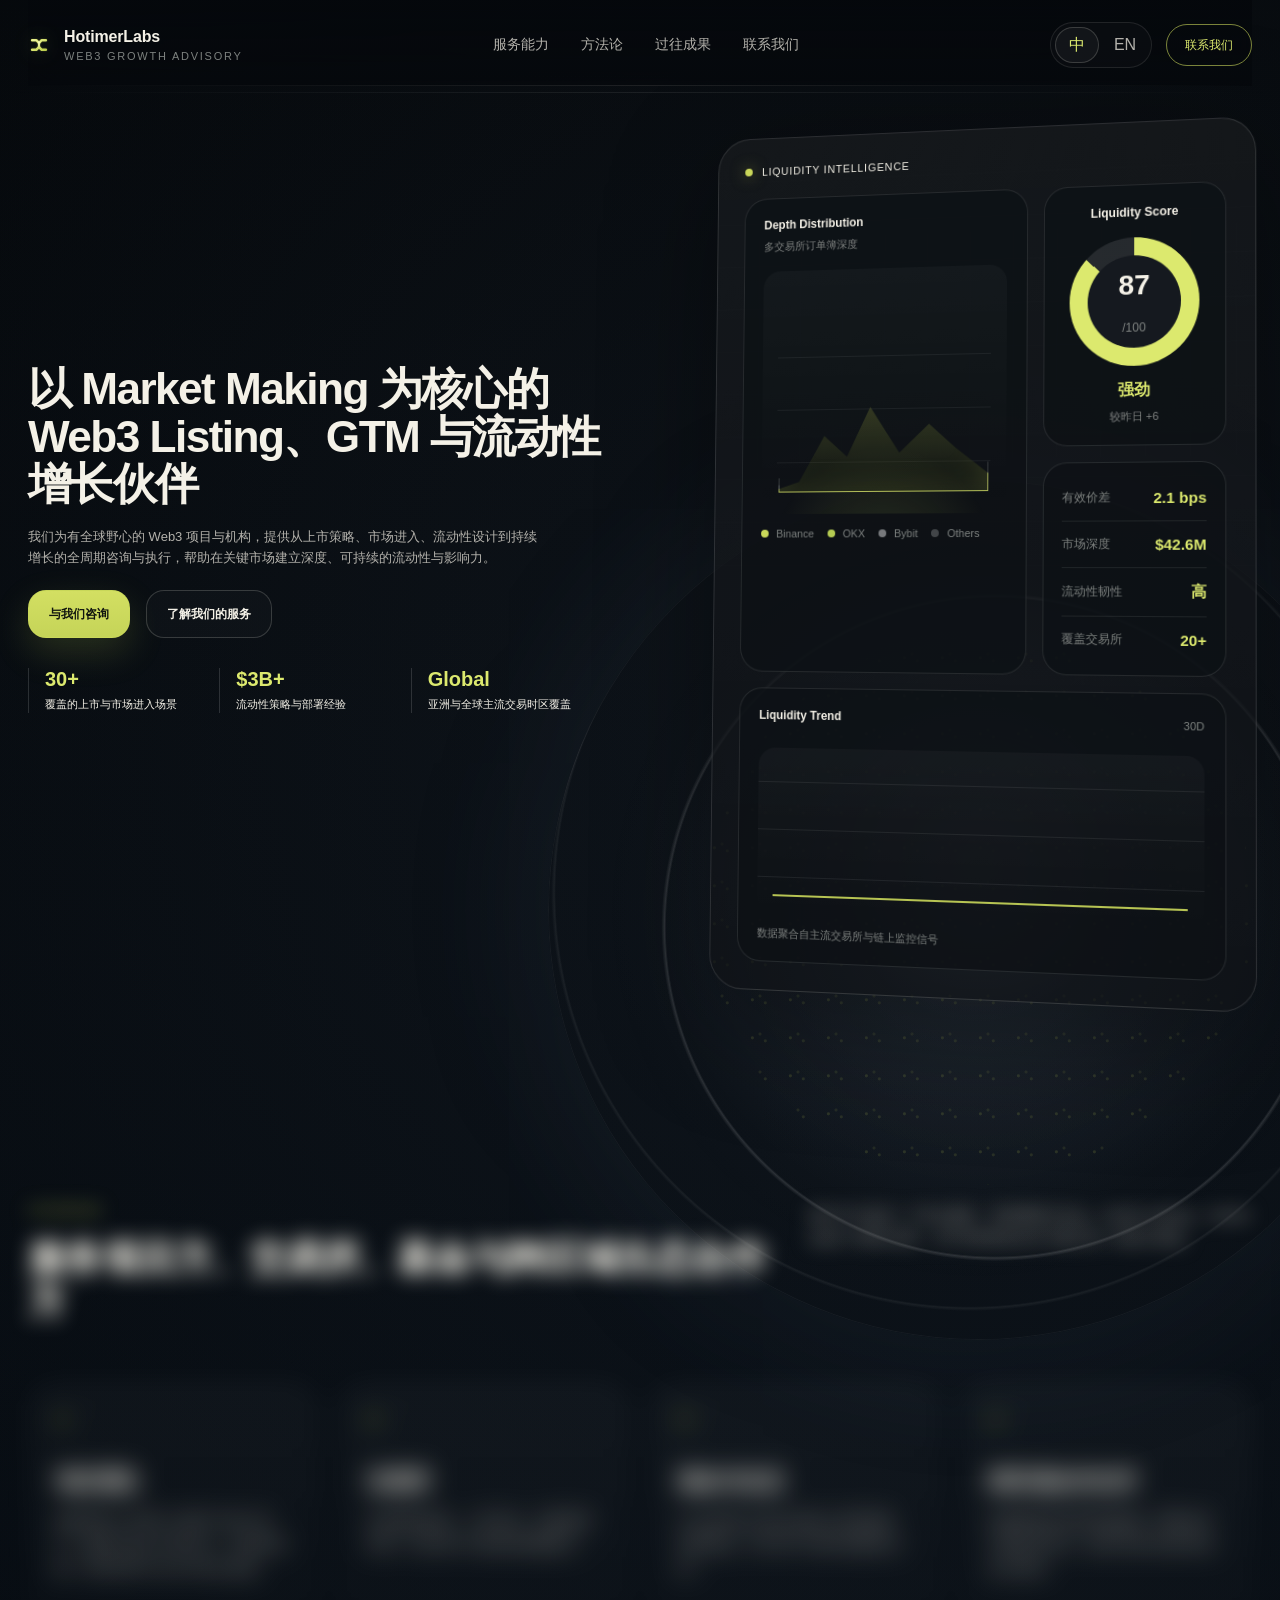
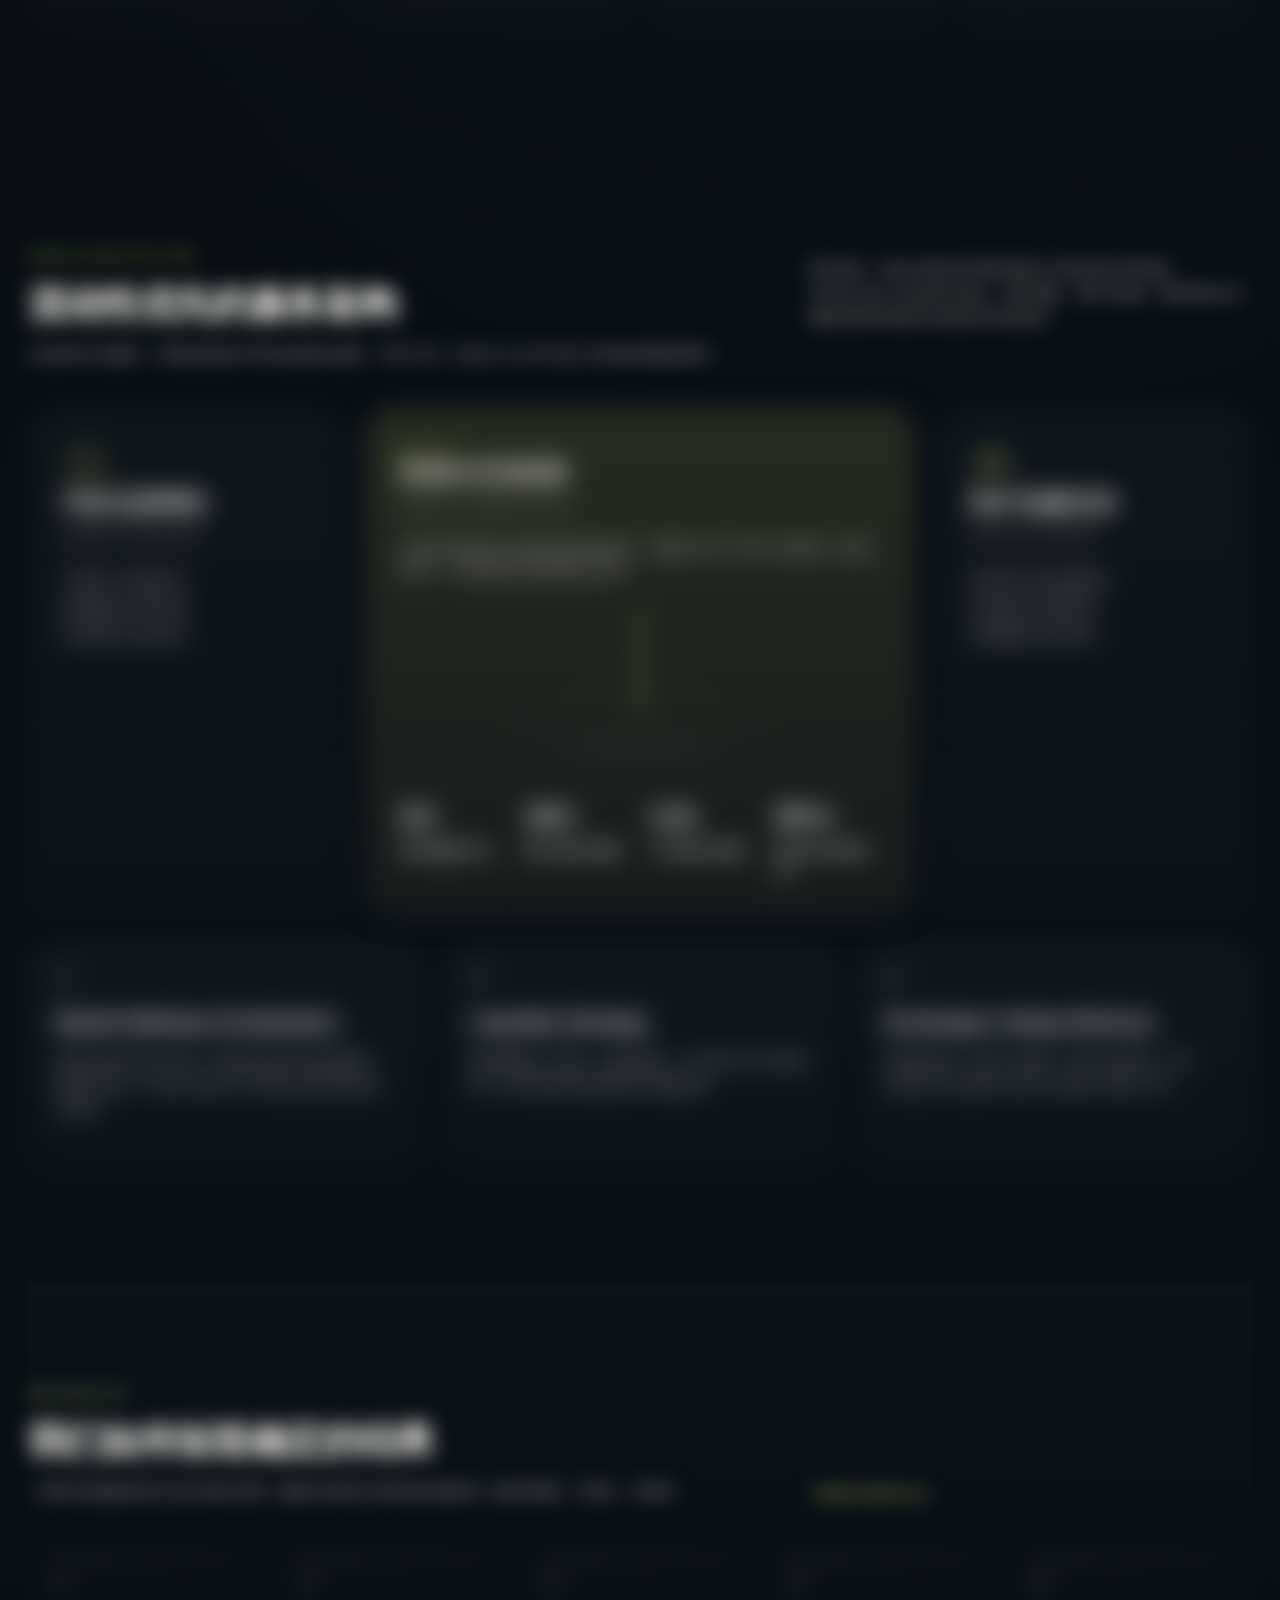
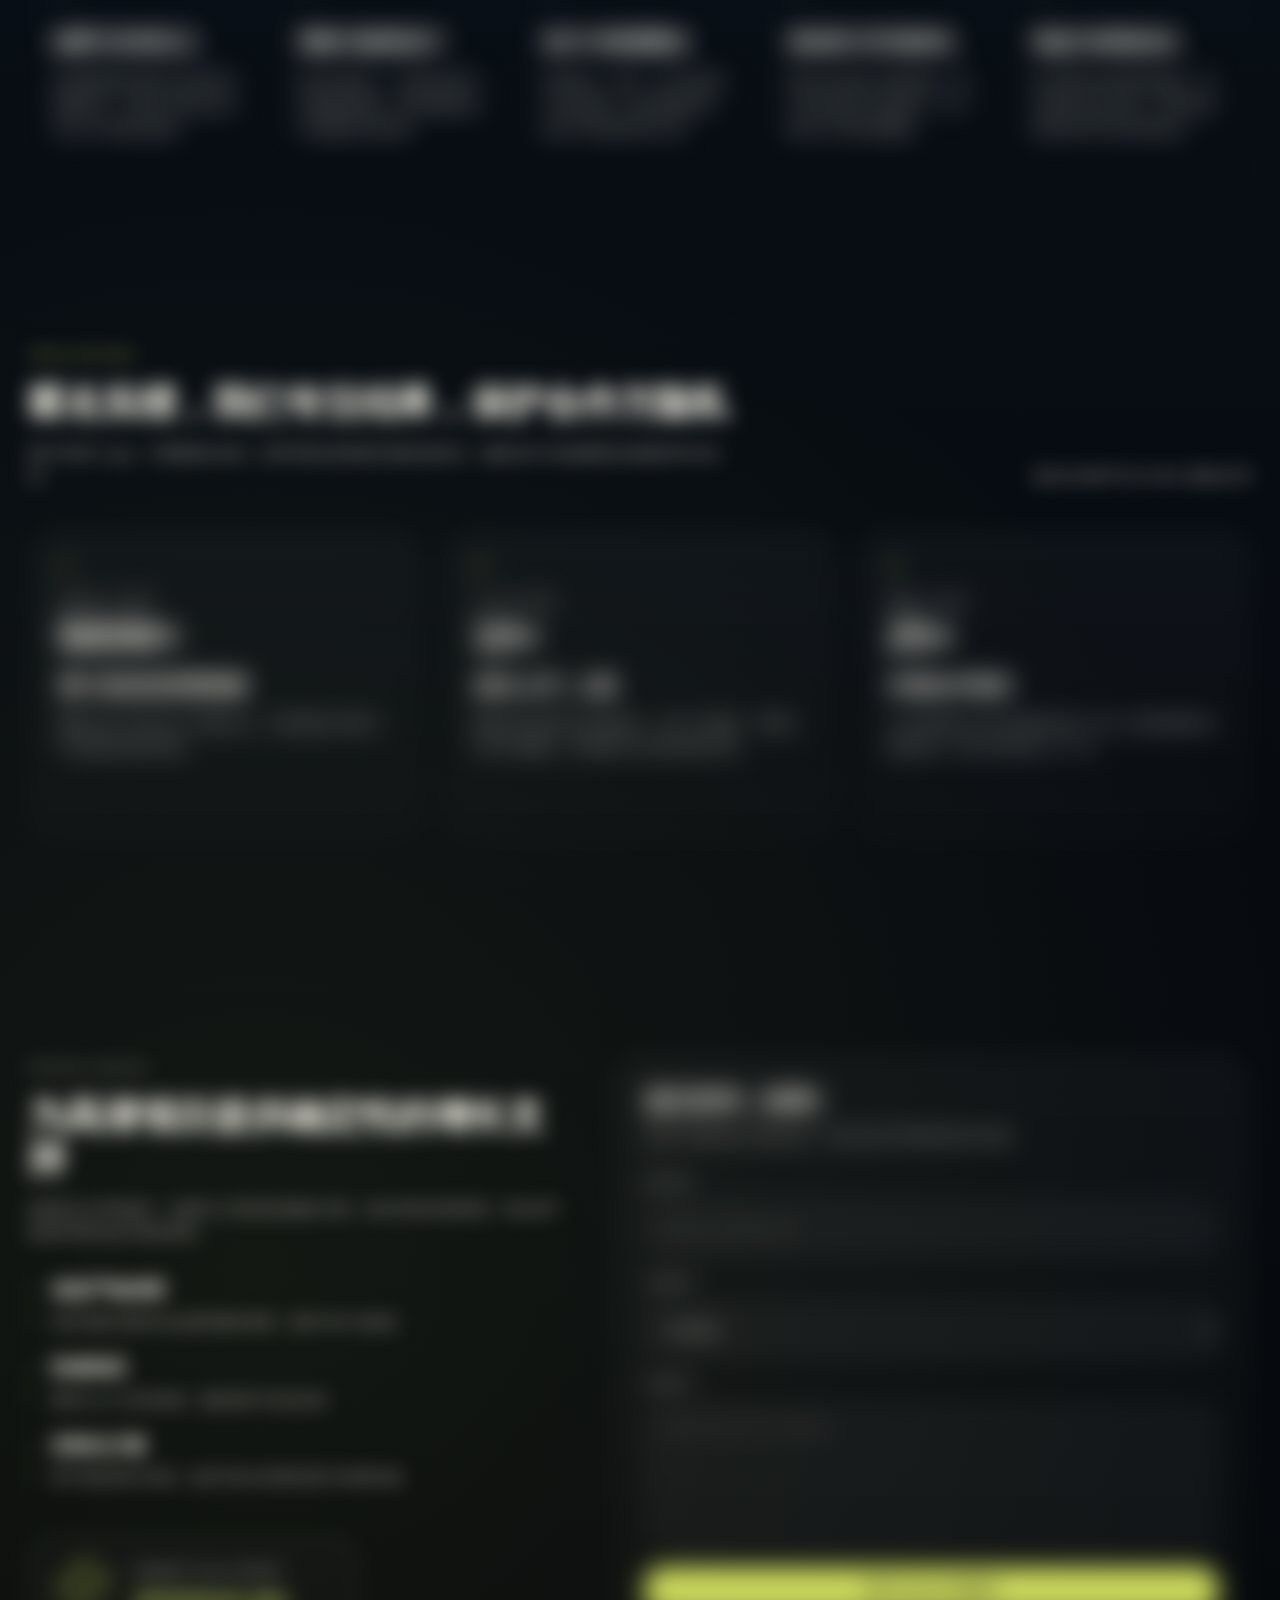
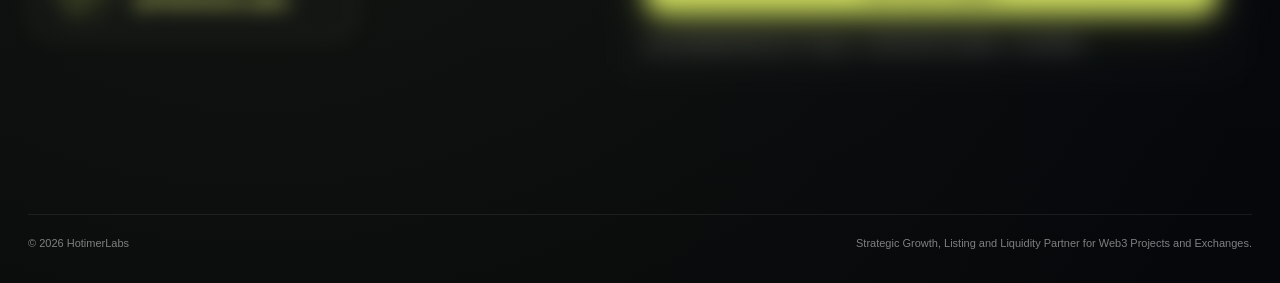
==== index.html @ f1fb9637 "Add files via upload" ====
<!doctype html>
<html lang="zh-CN">
  <head>
    <meta charset="UTF-8" />
    <meta name="viewport" content="width=device-width, initial-scale=1.0" />
    <title>HotimerLabs | Web3 Growth, Listing and Liquidity Partner</title>
    <meta
      name="description"
      content="HotimerLabs provides Web3 incubation, go-to-market, listing advisory, market making coordination and exchange growth support for project teams and exchanges."
    />
    <meta property="og:title" content="HotimerLabs | Web3 Growth, Listing and Liquidity Partner" />
    <meta
      property="og:description"
      content="A bilingual premium website for Web3 project incubation, market expansion, listing advisory and liquidity strategy."
    />
    <link rel="icon" type="image/svg+xml" href="assets/logo-mark.svg" />
    <link rel="stylesheet" href="styles.css" />
  </head>
  <body>
    <div class="site-shell">
      <header class="site-header">
        <a class="brand" href="#top" aria-label="HotimerLabs home">
          <img class="brand-mark" src="assets/logo-mark.svg" alt="" decoding="async" />
          <span class="brand-lockup">
            <span class="brand-name">HotimerLabs</span>
            <span class="brand-subline">Web3 Growth Advisory</span>
          </span>
        </a>
        <nav class="nav-links" aria-label="Primary navigation">
          <a href="#services" data-i18n="navServices">服务能力</a>
          <a href="#model" data-i18n="navModel">方法论</a>
          <a href="#proof" data-i18n="navProof">过往成果</a>
          <a href="#contact" data-i18n="navContact">联系我们</a>
        </nav>
        <div class="header-actions" aria-label="Website controls">
          <div class="lang-switch">
            <button class="seg-btn is-active" type="button" data-lang="zh">中</button>
            <button class="seg-btn" type="button" data-lang="en">EN</button>
          </div>
          <a class="header-cta" href="#contact" data-i18n="headerCta">联系我们</a>
        </div>
      </header>

      <main id="top">
        <section class="hero-section" aria-labelledby="hero-title">
          <div class="hero-orbit" aria-hidden="true"></div>
          <div class="hero-grid">
            <div class="hero-copy">
              <h1 id="hero-title" data-i18n="heroTitle">以 Market Making 为核心的 Web3 Listing、GTM 与流动性增长伙伴</h1>
              <p class="hero-lede" data-i18n="heroLede">
                我们为有全球野心的 Web3 项目与机构，提供从上市策略、市场进入、流动性设计到持续增长的全周期咨询与执行，帮助在关键市场建立深度、可持续的流动性与影响力。
              </p>
              <div class="hero-actions">
                <a class="primary-btn" href="#contact">
                  <span data-i18n="primaryCta">与我们咨询</span>
                </a>
                <a class="secondary-btn" href="#services" data-i18n="secondaryCta">了解我们的服务</a>
              </div>
              <div class="hero-metrics" aria-label="Service highlights">
                <article>
                  <strong>30+</strong>
                  <span data-i18n="metricOne">覆盖的上市与市场进入场景</span>
                </article>
                <article>
                  <strong>$3B+</strong>
                  <span data-i18n="metricTwo">流动性策略与部署经验</span>
                </article>
                <article>
                  <strong>Global</strong>
                  <span data-i18n="metricThree">亚洲与全球主流交易时区覆盖</span>
                </article>
              </div>
            </div>

            <aside class="hero-panel" aria-label="Liquidity intelligence panel">
              <div class="panel-frame">
                <div class="panel-heading">
                  <span class="panel-dot" aria-hidden="true"></span>
                  <span data-i18n="panelLabel">Liquidity Intelligence</span>
                </div>
                <div class="panel-main">
                  <section class="insight-chart">
                    <p class="mini-title" data-i18n="insightTitle">Depth Distribution</p>
                    <p class="mini-copy" data-i18n="insightText">多交易所订单簿深度</p>
                    <div class="depth-chart" aria-hidden="true">
                      <span class="axis axis-a"></span>
                      <span class="axis axis-b"></span>
                      <span class="axis axis-c"></span>
                      <span class="line line-back"></span>
                      <span class="line line-mid"></span>
                      <span class="line line-front"></span>
                    </div>
                    <div class="chart-legend">
                      <span>Binance</span>
                      <span>OKX</span>
                      <span>Bybit</span>
                      <span>Others</span>
                    </div>
                  </section>

                  <section class="panel-side">
                    <article class="score-card">
                      <p class="mini-title" data-i18n="scoreLabel">Liquidity Score</p>
                      <div class="score-ring" aria-hidden="true">
                        <div class="score-ring-inner">
                          <strong>87</strong>
                          <span>/100</span>
                        </div>
                      </div>
                      <p class="score-status" data-i18n="scoreStatus">Strong</p>
                      <p class="score-note" data-i18n="scoreNote">较昨日 +6</p>
                    </article>
                    <div class="signal-list">
                      <div class="signal-row">
                        <span data-i18n="signalOne">有效价差</span>
                        <b>2.1 bps</b>
                      </div>
                      <div class="signal-row">
                        <span data-i18n="signalTwo">市场深度</span>
                        <b>$42.6M</b>
                      </div>
                      <div class="signal-row">
                        <span data-i18n="signalThree">流动性韧性</span>
                        <b data-i18n="signalThreeValue">高</b>
                      </div>
                      <div class="signal-row">
                        <span data-i18n="signalFour">覆盖交易所</span>
                        <b>20+</b>
                      </div>
                    </div>
                  </section>
                </div>

                <section class="trend-card">
                  <div class="trend-head">
                    <p class="mini-title" data-i18n="trendTitle">Liquidity Trend</p>
                    <span data-i18n="trendMeta">30D</span>
                  </div>
                  <div class="trend-chart" aria-hidden="true">
                    <span class="trend-grid grid-one"></span>
                    <span class="trend-grid grid-two"></span>
                    <span class="trend-grid grid-three"></span>
                    <span class="trend-line"></span>
                  </div>
                  <p class="trend-caption" data-i18n="trendCaption">数据聚合自主流交易所与链上监控信号</p>
                </section>
              </div>
            </aside>
          </div>
        </section>

        <section class="section audience-section" aria-labelledby="audience-title">
          <div class="section-header split-header">
            <div>
              <p class="section-kicker" data-i18n="audienceEyebrow">Coverage</p>
              <h2 id="audience-title" data-i18n="audienceTitle">服务项目方、交易所、基金与跨区域生态合作方</h2>
            </div>
            <p class="section-summary" data-i18n="audienceIntro">
              我们不只提供一个单点服务，而是围绕 listing、market making、market depth 与增长结果，为不同类型的合作方建立统一的执行框架。
            </p>
          </div>
          <div class="audience-grid">
            <article class="audience-item">
              <span>01</span>
              <h3 data-i18n="audienceOneTitle">项目团队</h3>
              <p data-i18n="audienceOneText">服务即将上市或已上线的 Token 项目，覆盖 listing readiness、流动性策略、做市协同与 post-listing 复盘。</p>
            </article>
            <article class="audience-item">
              <span>02</span>
              <h3 data-i18n="audienceTwoTitle">交易所</h3>
              <p data-i18n="audienceTwoText">支持项目筛选、上市活动、交易热度管理、区域 BD 与流动性质量提升。</p>
            </article>
            <article class="audience-item">
              <span>03</span>
              <h3 data-i18n="audienceThreeTitle">基金与生态</h3>
              <p data-i18n="audienceThreeText">为 portfolio project 提供上市前准备、资源对接、KOL/PR 与跨市场增长支持。</p>
            </article>
            <article class="audience-item">
              <span>04</span>
              <h3 data-i18n="audienceFourTitle">跨区域合作伙伴</h3>
              <p data-i18n="audienceFourText">连接亚洲与全球市场资源，帮助合作方建立更可信、更具可执行性的市场进入路径。</p>
            </article>
          </div>
        </section>

        <section class="section architecture-section" id="services" aria-labelledby="services-title">
          <div class="section-header split-header">
            <div>
              <p class="section-kicker" data-i18n="liquidityEyebrow">Service Architecture</p>
              <h2 id="services-title" data-i18n="liquidityTitle">流动性优先的服务架构</h2>
              <p class="section-summary" data-i18n="liquidityIntro">
                以流动性为北极星，打通价值创造与市场兑现的全链路，不把 GTM、listing 与 community 当作彼此割裂的模块。
              </p>
            </div>
            <p class="section-aside" data-i18n="liquidityAside">
              我们相信，Web3 项目的长期价值取决于其流动性可获得性。HotimerLabs 以流动性为核心，整合策略、资本与资源，帮助项目在关键阶段获得持续的市场深度与价值发现。
            </p>
          </div>

          <div class="architecture-grid">
            <article class="architecture-card secondary">
              <div class="card-icon" aria-hidden="true"></div>
              <h3 data-i18n="serviceFourTitle">市场与品牌增长</h3>
              <p class="card-label">Growth &amp; Exposure</p>
              <ul class="card-list">
                <li data-i18n="serviceFourPointOne">市场进入与叙事定位</li>
                <li data-i18n="serviceFourPointTwo">品牌塑造与内容体系</li>
                <li data-i18n="serviceFourPointThree">社区增长与生态合作</li>
              </ul>
            </article>

            <article class="architecture-card core">
              <span class="core-label" data-i18n="liquidityCoreLabel">核心引擎</span>
              <h3 data-i18n="liquidityCoreTitle">流动性与市场深度</h3>
              <p class="card-label" data-i18n="liquidityCoreSub">Liquidity &amp; Market Depth</p>
              <p data-i18n="liquidityCoreText">
                从做市结构设计到深度流动性执行，覆盖 CEX / DEX 全场景，提供长效、可持续的流动性解决方案。
              </p>
              <div class="core-wireframe" aria-hidden="true">
                <span></span>
                <span></span>
                <span></span>
                <span></span>
              </div>
              <div class="core-metrics">
                <div>
                  <strong>20+</strong>
                  <span data-i18n="coreMetricOne">做市覆盖平台</span>
                </div>
                <div>
                  <strong>200+</strong>
                  <span data-i18n="coreMetricTwo">累计做市对数</span>
                </div>
                <div>
                  <strong>3-8x</strong>
                  <span data-i18n="coreMetricThree">平均提升深度</span>
                </div>
                <div>
                  <strong>85%+</strong>
                  <span data-i18n="coreMetricFour">项目合作续约率</span>
                </div>
              </div>
            </article>

            <article class="architecture-card secondary">
              <div class="card-icon people" aria-hidden="true"></div>
              <h3 data-i18n="serviceFiveTitle">资本与战略支持</h3>
              <p class="card-label">Capital &amp; Strategy</p>
              <ul class="card-list">
                <li data-i18n="serviceFivePointOne">投资者关系与融资顾问</li>
                <li data-i18n="serviceFivePointTwo">交易结构与资源对接</li>
                <li data-i18n="serviceFivePointThree">长期战略与生态布局</li>
              </ul>
            </article>
          </div>

          <div class="services-cluster">
            <article class="service-card primary-card">
              <span class="service-index">01</span>
              <h3 data-i18n="serviceOneTitle">Market Making Coordination</h3>
              <p data-i18n="serviceOneText">筛选与对接 MM partner，制定做市目标与协同机制，围绕 spread、market depth 与 trading quality 建立执行标准。</p>
            </article>
            <article class="service-card primary-card">
              <span class="service-index">02</span>
              <h3 data-i18n="serviceTwoTitle">Liquidity Strategy</h3>
              <p data-i18n="serviceTwoText">围绕流通盘、预算、交易对结构、上所节点与上市后监测，设计项目的流动性路径与风险边界。</p>
            </article>
            <article class="service-card primary-card">
              <span class="service-index">03</span>
              <h3 data-i18n="serviceThreeTitle">Exchange Listing Advisory</h3>
              <p data-i18n="serviceThreeText">匹配交易所、准备上市材料、控制上线节奏，并让 listing 行为与真实 market readiness 保持一致。</p>
            </article>
          </div>
        </section>

        <section class="section methodology-section" id="model" aria-labelledby="model-title">
          <div class="section-header split-header">
            <div>
              <p class="section-kicker" data-i18n="modelEyebrow">Methodology</p>
              <h2 id="model-title" data-i18n="modelTitle">我们如何创造确定的结果</h2>
              <p class="section-summary" data-i18n="modelIntro">
                一套经过实践验证的方法论与执行体系，确保从目标定义到价值兑现的每一步都可衡量、可优化、可复用。
              </p>
            </div>
            <a class="text-link" href="#contact" data-i18n="modelLink">了解我们的完整方法论</a>
          </div>
          <div class="process-list">
            <article>
              <span>01</span>
              <h3 data-i18n="processOneTitle">诊断与目标定义</h3>
              <p data-i18n="processOneText">深度理解项目现状与市场环境，明确做市、流动性与增长目标，并定义可量化的指标。</p>
            </article>
            <article>
              <span>02</span>
              <h3 data-i18n="processTwoTitle">策略与路线设计</h3>
              <p data-i18n="processTwoText">制定市场进入、流动性结构与资源配置策略，形成清晰的执行路线图与里程碑。</p>
            </article>
            <article>
              <span>03</span>
              <h3 data-i18n="processThreeTitle">执行与资源整合</h3>
              <p data-i18n="processThreeText">调动资本、做市、生态与媒体等关键资源，推动策略落地，建立可持续的增长引擎。</p>
            </article>
            <article>
              <span>04</span>
              <h3 data-i18n="processFourTitle">流动性与市场深化</h3>
              <p data-i18n="processFourText">通过专业做市与深度经营，提升市场深度与交易效率，扩大影响力与投资者覆盖。</p>
            </article>
            <article>
              <span>05</span>
              <h3 data-i18n="processFiveTitle">复盘与持续优化</h3>
              <p data-i18n="processFiveText">基于数据与结果持续复盘，优化策略与执行路径，形成长期复利的市场与流动性能力。</p>
            </article>
          </div>
        </section>

        <section class="section proof-section" id="proof" aria-labelledby="proof-title">
          <div class="section-header proof-header">
            <div>
              <p class="section-kicker" data-i18n="proofEyebrow">Track Record</p>
              <h2 id="proof-title" data-i18n="proofTitle">匿名实绩，我们专注结果，保护合作方隐私</h2>
              <p class="section-summary" data-i18n="proofIntro">
                我们不展示 Logo，不透露项目名称，仅用可验证的维度呈现真实影响力，确保合作方在敏感阶段仍能获得专业支持。
              </p>
            </div>
            <p class="section-aside" data-i18n="proofAside">更多合作细节可在 NDA 沟通后共享</p>
          </div>
          <div class="proof-grid">
            <article class="proof-card">
              <span class="proof-index">01</span>
              <p class="proof-tag" data-i18n="proofOneTag">流动性 &amp; 做市</p>
              <strong>$80M+</strong>
              <h3 data-i18n="proofOneNumber">累计流动性部署规模</h3>
              <p data-i18n="proofOneText">覆盖主流 CEX/DEX 与多链生态，为项目建立深度与可持续的流动性结构。</p>
            </article>
            <article class="proof-card">
              <span class="proof-index">02</span>
              <p class="proof-tag" data-i18n="proofTwoTag">上市 &amp; 市场</p>
              <strong>10+</strong>
              <h3 data-i18n="proofTwoNumber">成功上市 / 上线</h3>
              <p data-i18n="proofTwoText">覆盖头部交易所与优质渠道，主导上市策略、节奏把控与市场预热，帮助项目冷启动到成交活跃。</p>
            </article>
            <article class="proof-card">
              <span class="proof-index">03</span>
              <p class="proof-tag" data-i18n="proofThreeTag">策略 &amp; 资本</p>
              <strong>25+</strong>
              <h3 data-i18n="proofThreeNumber">长期合作项目</h3>
              <p data-i18n="proofThreeText">为不同阶段的 Web3 团队提供从 0 到 1 及持续增长的策略支持，部分合作超过 12 个月。</p>
            </article>
          </div>
        </section>

        <section class="section contact-section" id="contact" aria-labelledby="contact-title">
          <div class="contact-copy">
            <p class="section-kicker" data-i18n="contactEyebrow">Private Contact</p>
            <h2 id="contact-title" data-i18n="contactTitle">为高潜项目提供确定性的增长支持</h2>
            <p class="section-summary" data-i18n="contactText">
              如果您正在寻找做市、交易所上市或流动性解决方案，欢迎与我们取得联系。我们将严格保护您的信息与商业机密。
            </p>
            <div class="trust-points">
              <article>
                <h3 data-i18n="trustOneTitle">信息严格保密</h3>
                <p data-i18n="trustOneText">所有沟通与资料仅在必要范围内查看，签署 NDA 后推进。</p>
              </article>
              <article>
                <h3 data-i18n="trustTwoTitle">快速响应</h3>
                <p data-i18n="trustTwoText">通常在 24 小时内回复，紧急需求可优先安排。</p>
              </article>
              <article>
                <h3 data-i18n="trustThreeTitle">定制化方案</h3>
                <p data-i18n="trustThreeText">基于项目阶段与目标，提供可执行的增长路径与资源对接。</p>
              </article>
            </div>
            <a class="telegram-card" href="https://t.me/HotimerLabs" target="_blank" rel="noreferrer">
              <span class="telegram-icon" aria-hidden="true"></span>
              <span>
                <small data-i18n="telegramLabel">或直接通过 Telegram 联系我们</small>
                <strong>@HotimerLabs</strong>
              </span>
            </a>
          </div>

          <form class="lead-form" data-lead-form>
            <div class="form-intro">
              <h3 data-i18n="formTitle">提交咨询（保密）</h3>
              <p data-i18n="formIntro">请留下项目阶段与所需支持，我们会基于需求组织首次沟通。</p>
            </div>
            <label>
              <span data-i18n="fieldProject">项目名称</span>
              <input name="project" type="text" placeholder="Project / Exchange name" />
            </label>
            <label>
              <span data-i18n="fieldStage">当前阶段</span>
              <select name="stage">
                <option value="Incubation">Incubation</option>
                <option value="GTM">GTM</option>
                <option value="Listing">Listing</option>
                <option value="Post-listing">Post-listing</option>
                <option value="Exchange growth">Exchange growth</option>
              </select>
            </label>
            <label>
              <span data-i18n="fieldNeed">所需支持</span>
              <textarea name="need" rows="5" placeholder="Listing / MM / GTM / Incubation"></textarea>
            </label>
            <button class="primary-btn full" type="submit">
              <span data-i18n="formCta">通过 Telegram 发送咨询</span>
            </button>
            <p class="form-note" data-i18n="formNote">提交后会复制咨询内容并打开 Telegram。表单内容仅用于生成消息，不在本地保存。</p>
          </form>
        </section>
      </main>

      <footer class="site-footer">
        <span>© 2026 HotimerLabs</span>
        <span data-i18n="footerLine">Strategic Growth, Listing and Liquidity Partner for Web3 Projects and Exchanges.</span>
      </footer>
    </div>

    <script src="script.js"></script>
  </body>
</html>
---- styles.css ----
:root {
  color-scheme: dark;
  --bg: #06080b;
  --bg-soft: #0c1014;
  --panel: rgba(17, 22, 27, 0.74);
  --panel-strong: rgba(18, 22, 26, 0.92);
  --panel-glow: rgba(168, 189, 99, 0.13);
  --ink: #f4f1e7;
  --muted: #b3b1ab;
  --soft: #7d817f;
  --line: rgba(244, 241, 231, 0.1);
  --line-strong: rgba(244, 241, 231, 0.18);
  --accent: #cad85a;
  --accent-soft: rgba(202, 216, 90, 0.18);
  --accent-bright: #dce96e;
  --max: 1320px;
  --radius: 28px;
  --radius-sm: 18px;
  --shadow: 0 30px 120px rgba(0, 0, 0, 0.36);
  --font-sans: -apple-system, BlinkMacSystemFont, "SF Pro Text", "SF Pro Display", "PingFang SC", "Helvetica Neue", sans-serif;
  --font-display: -apple-system, BlinkMacSystemFont, "SF Pro Display", "SF Pro Text", "PingFang SC", "Helvetica Neue", sans-serif;
  --text-xs: 11px;
  --text-sm: 12px;
  --text-md: 14px;
  --text-lg: 16px;
  --text-xl: 18px;
  --text-2xl: 22px;
}

* {
  box-sizing: border-box;
}

html {
  scroll-behavior: smooth;
}

body {
  margin: 0;
  min-width: 320px;
  background:
    radial-gradient(circle at 70% 14%, rgba(125, 149, 181, 0.08), transparent 30%),
    radial-gradient(circle at 20% 88%, rgba(202, 216, 90, 0.07), transparent 24%),
    linear-gradient(180deg, #04070a 0%, #091018 52%, #05070a 100%);
  color: var(--ink);
  font-family: var(--font-sans);
}

body::before,
body::after {
  position: fixed;
  inset: 0;
  z-index: -4;
  pointer-events: none;
  content: "";
}

body::before {
  background-image:
    radial-gradient(circle at 50% 50%, rgba(255, 255, 255, 0.03) 1px, transparent 1px),
    repeating-radial-gradient(circle at 50% 20%, rgba(255, 255, 255, 0.035), rgba(255, 255, 255, 0.035) 1px, transparent 1px, transparent 38px);
  background-size: 140px 140px, auto;
  opacity: 0.28;
  mask-image: linear-gradient(180deg, rgba(0, 0, 0, 0.75), transparent 92%);
}

body::after {
  background:
    linear-gradient(90deg, rgba(255, 255, 255, 0.03) 1px, transparent 1px),
    linear-gradient(rgba(255, 255, 255, 0.025) 1px, transparent 1px);
  background-size: 120px 120px;
  opacity: 0.08;
}

a {
  color: inherit;
  text-decoration: none;
}

button,
input,
select,
textarea {
  font: inherit;
}

.site-shell {
  min-height: 100vh;
  overflow: hidden;
  padding-top: 92px;
}

.site-header,
.section,
.hero-grid,
.site-footer {
  width: min(var(--max), calc(100% - 56px));
  margin: 0 auto;
}

.site-header {
  position: fixed;
  top: 0;
  left: 50%;
  z-index: 30;
  display: grid;
  grid-template-columns: auto 1fr auto;
  gap: 36px;
  align-items: center;
  transform: translateX(-50%);
  padding: 22px 0 18px;
  background: linear-gradient(180deg, rgba(5, 8, 12, 0.96), rgba(5, 8, 12, 0.74));
  backdrop-filter: blur(18px);
}

.site-header::after {
  position: absolute;
  right: 0;
  left: 0;
  bottom: 0;
  height: 1px;
  content: "";
  background: linear-gradient(90deg, transparent, var(--line), transparent);
}

.brand,
.nav-links,
.header-actions,
.lang-switch,
.hero-actions,
.panel-heading,
.chart-legend,
.signal-row,
.trend-head,
.site-footer {
  display: flex;
  align-items: center;
}

.brand {
  gap: 14px;
}

.brand-mark {
  width: 22px;
  height: 22px;
  flex: none;
  display: block;
  object-fit: contain;
  filter: drop-shadow(0 0 10px rgba(220, 233, 110, 0.22));
}

.brand-lockup {
  display: grid;
  gap: 4px;
}

.brand-name {
  font-family: var(--font-display);
  font-size: 16px;
  font-weight: 600;
  letter-spacing: -0.01em;
}

.brand-subline {
  color: var(--soft);
  font-size: 11px;
  letter-spacing: 0.16em;
  text-transform: uppercase;
}

.nav-links {
  justify-content: center;
  gap: 32px;
  color: var(--muted);
  font-size: var(--text-md);
}

.nav-links a,
.seg-btn,
.header-cta,
.primary-btn,
.secondary-btn,
.text-link,
.audience-item,
.architecture-card,
.service-card,
.proof-card,
.telegram-card {
  transition:
    color 0.22s ease,
    background 0.22s ease,
    border-color 0.22s ease,
    transform 0.22s ease,
    box-shadow 0.22s ease;
}

.nav-links a:hover,
.text-link:hover {
  color: var(--ink);
}

.header-actions {
  gap: 14px;
}

.lang-switch {
  gap: 4px;
  padding: 4px;
  border: 1px solid var(--line);
  border-radius: 999px;
  background: rgba(12, 15, 19, 0.7);
}

.seg-btn,
.header-cta {
  border: 1px solid transparent;
  border-radius: 999px;
  background: transparent;
  color: var(--muted);
}

.seg-btn {
  min-width: 44px;
  height: 36px;
  cursor: pointer;
}

.seg-btn.is-active,
.seg-btn:hover {
  border-color: var(--line-strong);
  background: rgba(255, 255, 255, 0.04);
  color: var(--accent-bright);
}

.header-cta {
  min-height: 42px;
  padding: 0 18px;
  border-color: rgba(202, 216, 90, 0.6);
  color: var(--accent-bright);
  display: inline-flex;
  align-items: center;
  justify-content: center;
  font-size: var(--text-sm);
  font-weight: 500;
}

.header-cta:hover,
.primary-btn:hover,
.secondary-btn:hover {
  transform: translateY(-2px);
}

.hero-section {
  position: relative;
  padding: 32px 0 104px;
}

.hero-orbit {
  position: absolute;
  right: -10%;
  bottom: -240px;
  width: 860px;
  height: 860px;
  border-radius: 50%;
  background:
    radial-gradient(circle at 50% 44%, rgba(248, 251, 255, 0.16), transparent 24%),
    radial-gradient(circle at 50% 50%, rgba(145, 170, 203, 0.16), transparent 52%),
    radial-gradient(circle at 50% 50%, rgba(255, 255, 255, 0.05), transparent 68%);
  box-shadow:
    inset 0 0 0 1px rgba(255, 255, 255, 0.06),
    0 0 180px rgba(92, 112, 138, 0.16);
  opacity: 0.78;
}

.hero-orbit::before,
.hero-orbit::after {
  position: absolute;
  inset: 0;
  border-radius: inherit;
  content: "";
}

.hero-orbit::before {
  background:
    radial-gradient(circle at 52% 52%, transparent 0 52%, rgba(255, 255, 255, 0.16) 52.3%, transparent 52.8%),
    radial-gradient(circle at 49% 48%, transparent 0 66%, rgba(255, 255, 255, 0.08) 66.3%, transparent 66.8%);
}

.hero-orbit::after {
  inset: 18%;
  background:
    radial-gradient(circle, rgba(202, 216, 90, 0.16) 0 1px, transparent 2px),
    radial-gradient(circle at 30% 60%, rgba(202, 216, 90, 0.24) 0 1px, transparent 2px),
    radial-gradient(circle at 64% 68%, rgba(202, 216, 90, 0.2) 0 1px, transparent 2px);
  background-size: 38px 38px;
  opacity: 0.8;
  filter: blur(0.2px);
}

.hero-grid {
  position: relative;
  display: grid;
  grid-template-columns: minmax(0, 1.06fr) minmax(420px, 0.94fr);
  gap: 56px;
  align-items: center;
}

.hero-copy {
  position: relative;
  z-index: 1;
  max-width: 590px;
}

@media (min-width: 1181px) {
  .hero-copy {
    margin-top: -42px;
  }
}

.section-kicker {
  margin: 0 0 20px;
  color: var(--accent);
  font-size: var(--text-xs);
  letter-spacing: 0.14em;
  text-transform: uppercase;
}

h1,
h2,
h3,
p {
  margin-top: 0;
}

h1,
h2,
.brand-name {
  font-family: var(--font-display);
}

h1 {
  max-width: 590px;
  margin-bottom: 18px;
  font-size: clamp(31px, 3.45vw, 48px);
  font-weight: 600;
  line-height: 1.08;
  letter-spacing: -0.035em;
}

.hero-lede,
.section-summary,
.section-aside,
.audience-item p,
.architecture-card p,
.service-card p,
.process-list p,
.proof-card p,
.contact-copy p,
.form-intro p,
.form-note,
.lead-form label {
  color: var(--muted);
}

.hero-lede {
  max-width: 520px;
  margin-bottom: 22px;
  font-size: clamp(13px, 0.95vw, 14px);
  line-height: 1.62;
}

.hero-actions {
  gap: 16px;
  margin-bottom: 30px;
}

.primary-btn,
.secondary-btn {
  min-height: 48px;
  padding: 0 20px;
  border-radius: var(--radius-sm);
  font-size: 12px;
  font-weight: 600;
  justify-content: center;
}

.primary-btn {
  display: inline-flex;
  align-items: center;
  border: 1px solid rgba(202, 216, 90, 0.82);
  background: linear-gradient(180deg, #d3df62, #c5d458);
  color: #11150f;
  box-shadow: 0 14px 36px rgba(167, 184, 74, 0.2);
}

.secondary-btn {
  display: inline-flex;
  align-items: center;
  border: 1px solid var(--line-strong);
  background: rgba(255, 255, 255, 0.02);
  color: var(--ink);
}

.hero-metrics {
  display: grid;
  grid-template-columns: repeat(3, minmax(0, 1fr));
  gap: 14px;
  max-width: 560px;
}

.hero-metrics article {
  padding-left: 16px;
  border-left: 1px solid rgba(255, 255, 255, 0.14);
}

.hero-metrics strong,
.hero-metrics span {
  display: block;
}

.hero-metrics strong {
  margin-bottom: 6px;
  color: var(--accent-bright);
  font-family: var(--font-display);
  font-size: 20px;
  font-weight: 600;
}

.hero-metrics span {
  font-size: var(--text-xs);
  line-height: 1.4;
}

.hero-panel {
  position: relative;
  z-index: 1;
}

.panel-frame {
  position: relative;
  overflow: hidden;
  padding: 28px;
  border: 1px solid rgba(255, 255, 255, 0.12);
  border-radius: 34px;
  background:
    linear-gradient(180deg, rgba(255, 255, 255, 0.04), rgba(255, 255, 255, 0.01)),
    rgba(12, 15, 19, 0.72);
  box-shadow: var(--shadow);
  backdrop-filter: blur(26px);
  transform: perspective(1500px) rotateY(-9deg) rotateX(2deg);
}

.panel-frame::before {
  position: absolute;
  inset: 0;
  content: "";
  background:
    linear-gradient(rgba(255, 255, 255, 0.05) 1px, transparent 1px),
    linear-gradient(90deg, rgba(255, 255, 255, 0.035) 1px, transparent 1px);
  background-size: 44px 44px;
  opacity: 0.24;
  mask-image: linear-gradient(180deg, rgba(0, 0, 0, 0.9), transparent 86%);
  pointer-events: none;
}

.panel-heading {
  gap: 10px;
  margin-bottom: 22px;
  color: var(--ink);
  font-size: 11px;
  letter-spacing: 0.08em;
  text-transform: uppercase;
}

.panel-dot {
  width: 8px;
  height: 8px;
  flex: none;
  border-radius: 50%;
  background: var(--accent);
  box-shadow: 0 0 16px rgba(202, 216, 90, 0.5);
}

.panel-main {
  display: grid;
  grid-template-columns: minmax(0, 1.55fr) minmax(180px, 0.9fr);
  gap: 16px;
  margin-bottom: 16px;
}

.insight-chart,
.score-card,
.signal-list,
.trend-card {
  position: relative;
  border: 1px solid rgba(255, 255, 255, 0.1);
  border-radius: 24px;
  background: rgba(13, 17, 21, 0.72);
}

.insight-chart,
.score-card,
.trend-card {
  padding: 20px;
}

.mini-title {
  margin-bottom: 8px;
  color: var(--ink);
  font-size: var(--text-sm);
  font-weight: 600;
}

.mini-copy,
.score-note,
.trend-caption,
.chart-legend,
.signal-row span {
  color: var(--soft);
}

.mini-copy {
  margin-bottom: 18px;
  font-size: var(--text-xs);
}

.depth-chart {
  position: relative;
  height: 250px;
  overflow: hidden;
  border-radius: 18px;
  background:
    linear-gradient(180deg, rgba(255, 255, 255, 0.03), transparent),
    radial-gradient(circle at 50% 120%, rgba(202, 216, 90, 0.16), transparent 36%);
}

.axis,
.line,
.trend-grid,
.trend-line,
.core-wireframe span {
  position: absolute;
}

.axis {
  right: 16px;
  left: 16px;
  height: 1px;
  background: rgba(255, 255, 255, 0.06);
}

.axis-a {
  bottom: 52px;
}

.axis-b {
  bottom: 106px;
}

.axis-c {
  bottom: 160px;
}

.line {
  right: 18px;
  left: 18px;
  bottom: 22px;
  height: 180px;
  border-radius: 999px 999px 0 0;
}

.line-back {
  border: 1px solid rgba(255, 255, 255, 0.18);
  clip-path: polygon(0 92%, 10% 88%, 18% 70%, 28% 80%, 40% 45%, 52% 72%, 64% 34%, 75% 68%, 86% 54%, 100% 84%, 100% 100%, 0 100%);
}

.line-mid {
  border: 1px solid rgba(255, 255, 255, 0.22);
  clip-path: polygon(0 96%, 9% 90%, 18% 74%, 30% 84%, 42% 54%, 53% 76%, 65% 42%, 76% 72%, 86% 60%, 100% 90%, 100% 100%, 0 100%);
}

.line-front {
  background:
    linear-gradient(180deg, rgba(202, 216, 90, 0.4), rgba(202, 216, 90, 0.02)),
    rgba(0, 0, 0, 0.18);
  border: 1px solid rgba(202, 216, 90, 0.68);
  clip-path: polygon(0 98%, 10% 94%, 22% 68%, 33% 80%, 44% 52%, 58% 78%, 72% 62%, 85% 76%, 100% 90%, 100% 100%, 0 100%);
  box-shadow: inset 0 0 34px rgba(202, 216, 90, 0.18);
}

.chart-legend {
  flex-wrap: wrap;
  gap: 14px;
  margin-top: 14px;
  font-size: 11px;
}

.chart-legend span::before {
  display: inline-block;
  width: 8px;
  height: 8px;
  margin-right: 8px;
  border-radius: 50%;
  content: "";
  background: var(--accent);
}

.chart-legend span:nth-child(2)::before {
  background: #b5cb52;
}

.chart-legend span:nth-child(3)::before {
  background: rgba(255, 255, 255, 0.44);
}

.chart-legend span:nth-child(4)::before {
  background: rgba(255, 255, 255, 0.22);
}

.panel-side {
  display: grid;
  gap: 16px;
}

.score-card {
  text-align: center;
}

.score-ring {
  display: grid;
  width: 128px;
  height: 128px;
  margin: 18px auto 14px;
  place-items: center;
  border-radius: 50%;
  background: conic-gradient(var(--accent-bright) 0 312deg, rgba(255, 255, 255, 0.1) 312deg 360deg);
}

.score-ring-inner {
  display: grid;
  width: 92px;
  height: 92px;
  place-items: center;
  border-radius: 50%;
  background: #15191f;
}

.score-ring-inner strong {
  font-family: var(--font-display);
  font-size: 28px;
  font-weight: 600;
}

.score-ring-inner span {
  margin-top: -8px;
  color: var(--soft);
  font-size: 12px;
}

.score-status {
  margin-bottom: 8px;
  color: var(--accent-bright);
  font-size: var(--text-lg);
  font-weight: 600;
}

.score-note {
  margin-bottom: 0;
  font-size: var(--text-xs);
}

.signal-list {
  padding: 12px 18px;
}

.signal-row {
  justify-content: space-between;
  gap: 18px;
  padding: 14px 0;
  border-bottom: 1px solid rgba(255, 255, 255, 0.08);
  font-size: var(--text-sm);
}

.signal-row:last-child {
  border-bottom: 0;
}

.signal-row b {
  color: var(--accent-bright);
  font-size: 15px;
  font-weight: 600;
}

.trend-head {
  justify-content: space-between;
  gap: 16px;
  margin-bottom: 18px;
}

.trend-head span {
  color: var(--soft);
  font-size: var(--text-xs);
}

.trend-chart {
  position: relative;
  height: 168px;
  border-radius: 18px;
  background: linear-gradient(180deg, rgba(255, 255, 255, 0.03), transparent);
}

.trend-grid {
  right: 0;
  left: 0;
  height: 1px;
  background: rgba(255, 255, 255, 0.07);
}

.grid-one {
  top: 34px;
}

.grid-two {
  top: 82px;
}

.grid-three {
  top: 130px;
}

.trend-line {
  right: 16px;
  left: 16px;
  bottom: 18px;
  height: 122px;
  border-bottom: 2px solid rgba(202, 216, 90, 0.9);
  clip-path: polygon(0 88%, 8% 84%, 16% 72%, 24% 76%, 32% 58%, 40% 66%, 49% 51%, 58% 60%, 67% 44%, 76% 50%, 86% 34%, 93% 30%, 100% 18%, 100% 100%, 0 100%);
}

.trend-caption {
  margin-top: 12px;
  margin-bottom: 0;
  font-size: 11px;
}

.section {
  position: relative;
  padding: 104px 0;
  scroll-margin-top: 126px;
}

.motion-screen {
  position: relative;
  isolation: isolate;
}

.motion-screen::before,
.motion-screen::after {
  position: absolute;
  top: 0;
  right: 0;
  left: 0;
  content: "";
  pointer-events: none;
}

.motion-screen::before {
  height: 1px;
  background: linear-gradient(90deg, transparent, rgba(255, 255, 255, 0.08), transparent);
  opacity: 0;
  transform: scaleX(0.76);
  transform-origin: center;
  transition:
    opacity 0.55s ease,
    transform 0.95s cubic-bezier(0.22, 1, 0.36, 1);
}

.motion-screen::after {
  position: absolute;
  top: -1px;
  right: auto;
  left: -14%;
  width: 28%;
  height: 1px;
  background: linear-gradient(90deg, transparent, rgba(202, 216, 90, 0.85), transparent);
  opacity: 0;
  filter: drop-shadow(0 0 12px rgba(202, 216, 90, 0.45));
  transform: translateX(-170%);
}

@keyframes sectionSweep {
  0% {
    opacity: 0;
    transform: translateX(-170%);
  }

  16% {
    opacity: 1;
  }

  72% {
    opacity: 0.9;
  }

  100% {
    opacity: 0;
    transform: translateX(420%);
  }
}

.js-motion .motion-screen .hero-copy,
.js-motion .motion-screen .section-header,
.js-motion .motion-screen .contact-copy,
.js-motion .motion-screen .hero-panel,
.js-motion .motion-screen .audience-grid,
.js-motion .motion-screen .architecture-grid,
.js-motion .motion-screen .services-cluster,
.js-motion .motion-screen .process-list,
.js-motion .motion-screen .proof-grid,
.js-motion .motion-screen .lead-form {
  opacity: 0;
  will-change: transform, opacity, filter;
}

.js-motion .motion-screen .hero-copy,
.js-motion .motion-screen .section-header,
.js-motion .motion-screen .contact-copy {
  transform: translateY(34px);
  filter: blur(10px);
  transition:
    opacity 0.74s ease,
    transform 0.96s cubic-bezier(0.22, 1, 0.36, 1),
    filter 0.9s ease;
}

.js-motion .motion-screen .hero-panel,
.js-motion .motion-screen .audience-grid,
.js-motion .motion-screen .architecture-grid,
.js-motion .motion-screen .services-cluster,
.js-motion .motion-screen .process-list,
.js-motion .motion-screen .proof-grid,
.js-motion .motion-screen .lead-form {
  transform: translateY(48px);
  filter: blur(13px);
  transition:
    opacity 0.84s ease,
    transform 1.04s cubic-bezier(0.22, 1, 0.36, 1),
    filter 0.96s ease;
}

.js-motion .motion-screen.is-entering::before,
.js-motion .motion-screen.is-active::before {
  opacity: 1;
  transform: scaleX(1);
}

.js-motion .motion-screen.is-entering::after {
  animation: sectionSweep 0.96s cubic-bezier(0.22, 1, 0.36, 1) forwards;
}

.js-motion .motion-screen.is-entering .hero-copy,
.js-motion .motion-screen.is-active .hero-copy,
.js-motion .motion-screen.is-entering .section-header,
.js-motion .motion-screen.is-active .section-header,
.js-motion .motion-screen.is-entering .contact-copy,
.js-motion .motion-screen.is-active .contact-copy {
  opacity: 1;
  transform: translateY(0);
  filter: blur(0);
  transition-delay: 0.14s;
}

.js-motion .motion-screen.is-entering .hero-panel,
.js-motion .motion-screen.is-active .hero-panel,
.js-motion .motion-screen.is-entering .audience-grid,
.js-motion .motion-screen.is-active .audience-grid,
.js-motion .motion-screen.is-entering .architecture-grid,
.js-motion .motion-screen.is-active .architecture-grid,
.js-motion .motion-screen.is-entering .services-cluster,
.js-motion .motion-screen.is-active .services-cluster,
.js-motion .motion-screen.is-entering .process-list,
.js-motion .motion-screen.is-active .process-list,
.js-motion .motion-screen.is-entering .proof-grid,
.js-motion .motion-screen.is-active .proof-grid,
.js-motion .motion-screen.is-entering .lead-form,
.js-motion .motion-screen.is-active .lead-form {
  opacity: 1;
  transform: translateY(0);
  filter: blur(0);
  transition-delay: 0.3s;
}

.section-header {
  display: grid;
  gap: 24px;
  margin-bottom: 42px;
}

.split-header {
  grid-template-columns: minmax(0, 1.3fr) minmax(280px, 0.76fr);
  align-items: start;
}

h2 {
  margin-bottom: 18px;
  font-size: clamp(28px, 3vw, 42px);
  font-weight: 600;
  line-height: 1.12;
  letter-spacing: -0.03em;
}

.section-summary {
  max-width: 700px;
  margin-bottom: 0;
  font-size: var(--text-md);
  line-height: 1.66;
}

.section-aside {
  margin: 8px 0 0;
  font-size: 14px;
  line-height: 1.7;
}

.audience-grid,
.proof-grid,
.services-cluster {
  display: grid;
  gap: 20px;
}

.audience-grid {
  grid-template-columns: repeat(4, minmax(0, 1fr));
}

.audience-item,
.architecture-card,
.service-card,
.proof-card,
.lead-form {
  background: linear-gradient(180deg, rgba(255, 255, 255, 0.03), rgba(255, 255, 255, 0.01));
  box-shadow: inset 0 0 0 1px rgba(255, 255, 255, 0.07);
}

.audience-item {
  min-height: 250px;
  padding: 28px;
  border-radius: 28px;
}

.audience-item:hover,
.architecture-card:hover,
.service-card:hover,
.proof-card:hover,
.telegram-card:hover {
  transform: translateY(-4px);
}

.audience-item span,
.service-index,
.proof-index {
  color: var(--accent);
  font-size: var(--text-sm);
}

.audience-item h3,
.architecture-card h3,
.service-card h3,
.process-list h3,
.proof-card h3,
.contact-copy h3,
.lead-form h3 {
  margin-bottom: 14px;
  font-size: 21px;
  font-weight: 600;
  line-height: 1.24;
}

.audience-item h3 {
  margin-top: 40px;
}

.audience-item p {
  margin-bottom: 0;
  font-size: var(--text-md);
  line-height: 1.72;
}

.architecture-section {
  padding-top: 114px;
}

.architecture-grid {
  display: grid;
  grid-template-columns: minmax(260px, 0.82fr) minmax(0, 1.42fr) minmax(260px, 0.82fr);
  gap: 20px;
  margin-bottom: 26px;
}

.architecture-card {
  position: relative;
  overflow: hidden;
  padding: 34px;
  border-radius: 30px;
}

.architecture-card.secondary {
  min-height: 422px;
}

.architecture-card.core {
  min-height: 460px;
  background:
    linear-gradient(180deg, rgba(202, 216, 90, 0.12), rgba(202, 216, 90, 0.03)),
    rgba(18, 22, 26, 0.9);
}

.card-icon {
  width: 48px;
  height: 48px;
  border: 1px solid rgba(202, 216, 90, 0.38);
  border-radius: 50%;
  background:
    radial-gradient(circle at 50% 50%, transparent 0 38%, rgba(202, 216, 90, 0.6) 39% 42%, transparent 43%),
    linear-gradient(90deg, transparent 48%, rgba(202, 216, 90, 0.5) 49% 51%, transparent 52%),
    linear-gradient(transparent 48%, rgba(202, 216, 90, 0.5) 49% 51%, transparent 52%);
}

.card-icon.people {
  border-radius: 18px;
  background:
    radial-gradient(circle at 38% 42%, rgba(202, 216, 90, 0.8) 0 5px, transparent 6px),
    radial-gradient(circle at 62% 42%, rgba(202, 216, 90, 0.5) 0 5px, transparent 6px),
    linear-gradient(180deg, transparent 56%, rgba(202, 216, 90, 0.5) 57% 60%, transparent 61%);
}

.card-label,
.proof-tag {
  color: var(--soft);
  font-size: var(--text-xs);
  letter-spacing: 0.08em;
  text-transform: uppercase;
}

.card-label {
  margin-bottom: 26px;
}

.card-list {
  margin: 0;
  padding: 0;
  list-style: none;
  color: var(--muted);
  font-size: var(--text-md);
  line-height: 1.82;
}

.card-list li + li {
  margin-top: 2px;
}

.core-label {
  color: var(--accent);
  font-size: var(--text-xs);
  letter-spacing: 0.12em;
  text-transform: uppercase;
}

.core-wireframe {
  position: relative;
  height: 146px;
  margin: 26px 0 34px;
}

.core-wireframe span:nth-child(1) {
  top: 8px;
  left: 50%;
  width: 2px;
  height: 100px;
  background: rgba(202, 216, 90, 0.76);
}

.core-wireframe span:nth-child(2) {
  left: calc(50% - 56px);
  bottom: 10px;
  width: 112px;
  height: 74px;
  border: 1px solid rgba(244, 241, 231, 0.48);
  clip-path: polygon(50% 0, 100% 100%, 0 100%);
}

.core-wireframe span:nth-child(3) {
  left: calc(50% - 92px);
  bottom: 4px;
  width: 184px;
  height: 52px;
  border: 1px solid rgba(244, 241, 231, 0.18);
  border-radius: 50%;
}

.core-wireframe span:nth-child(4) {
  left: calc(50% - 126px);
  bottom: -8px;
  width: 252px;
  height: 72px;
  border: 1px solid rgba(244, 241, 231, 0.08);
  border-radius: 50%;
}

.core-metrics {
  display: grid;
  grid-template-columns: repeat(4, minmax(0, 1fr));
  gap: 20px;
  margin-top: 26px;
}

.core-metrics div {
  padding-top: 16px;
  border-top: 1px solid rgba(255, 255, 255, 0.12);
}

.core-metrics strong,
.core-metrics span {
  display: block;
}

.core-metrics strong {
  margin-bottom: 10px;
  font-family: var(--font-display);
  font-size: 24px;
  font-weight: 600;
}

.services-cluster {
  grid-template-columns: repeat(3, minmax(0, 1fr));
}

.service-card {
  min-height: 236px;
  padding: 28px;
  border-radius: 28px;
}

.service-index {
  display: block;
  margin-bottom: 24px;
}

.service-card p,
.process-list p,
.proof-card p,
.trust-points p,
.form-intro p,
.form-note {
  margin-bottom: 0;
  font-size: var(--text-md);
  line-height: 1.72;
}

.methodology-section {
  background: linear-gradient(180deg, rgba(255, 255, 255, 0.015), transparent);
}

.text-link {
  align-self: end;
  color: var(--accent);
  font-size: var(--text-sm);
}

.process-list {
  display: grid;
  grid-template-columns: repeat(5, minmax(0, 1fr));
  gap: 0;
  border-top: 1px solid rgba(255, 255, 255, 0.08);
}

.process-list article {
  position: relative;
  padding: 30px 24px 0;
  border-left: 1px solid rgba(255, 255, 255, 0.08);
}

.process-list article:first-child {
  border-left: 0;
}

.process-list article::before {
  position: absolute;
  top: 14px;
  left: 24px;
  width: calc(100% - 48px);
  height: 1px;
  content: "";
  background: linear-gradient(90deg, rgba(202, 216, 90, 0.76), rgba(202, 216, 90, 0.16));
}

.process-list span {
  display: inline-block;
  margin-bottom: 34px;
  color: rgba(244, 241, 231, 0.42);
  font-family: var(--font-display);
  font-size: 16px;
  font-weight: 500;
}

.proof-header {
  grid-template-columns: minmax(0, 1.35fr) auto;
  align-items: end;
}

.proof-grid {
  grid-template-columns: repeat(3, minmax(0, 1fr));
}

.proof-card {
  min-height: 314px;
  padding: 30px;
  border-radius: 28px;
}

.proof-index {
  display: block;
  margin-bottom: 16px;
}

.proof-tag {
  margin-bottom: 22px;
}

.proof-card strong {
  display: block;
  margin-bottom: 14px;
  font-family: var(--font-display);
  font-size: clamp(30px, 3.2vw, 40px);
  font-weight: 600;
}

.proof-card h3 {
  margin-bottom: 12px;
  font-size: 21px;
}

.contact-section {
  display: grid;
  grid-template-columns: minmax(0, 0.9fr) minmax(0, 1.08fr);
  gap: 48px;
  align-items: start;
  padding-bottom: 126px;
}

.contact-copy {
  padding-top: 10px;
}

.contact-copy h2 {
  max-width: 620px;
}

.trust-points {
  display: grid;
  gap: 22px;
  margin: 34px 0;
}

.trust-points article {
  padding-left: 22px;
  border-left: 1px solid rgba(202, 216, 90, 0.35);
}

.trust-points h3 {
  margin-bottom: 8px;
  font-size: 19px;
}

.telegram-card {
  display: inline-flex;
  gap: 18px;
  align-items: center;
  min-width: 330px;
  margin-top: 12px;
  padding: 22px 26px;
  border: 1px solid rgba(202, 216, 90, 0.28);
  border-radius: 26px;
  background: rgba(255, 255, 255, 0.02);
}

.telegram-icon {
  width: 60px;
  height: 60px;
  flex: none;
  border-radius: 50%;
  background:
    radial-gradient(circle at 50% 50%, rgba(202, 216, 90, 0.12), rgba(202, 216, 90, 0.02)),
    linear-gradient(135deg, transparent 28%, rgba(202, 216, 90, 0.76) 29% 31%, transparent 32%),
    linear-gradient(315deg, transparent 42%, rgba(202, 216, 90, 0.76) 43% 45%, transparent 46%);
  border: 1px solid rgba(202, 216, 90, 0.38);
}

.telegram-card small {
  display: block;
  margin-bottom: 8px;
  color: var(--muted);
  font-size: var(--text-xs);
}

.telegram-card strong {
  color: var(--accent-bright);
  font-size: 22px;
  font-weight: 600;
}

.lead-form {
  display: grid;
  gap: 18px;
  padding: 34px;
  border-radius: 32px;
}

.form-intro {
  margin-bottom: 8px;
}

.lead-form h3 {
  margin-bottom: 8px;
  font-size: 24px;
}

.lead-form label {
  display: grid;
  gap: 10px;
  font-size: var(--text-sm);
}

.lead-form input,
.lead-form select,
.lead-form textarea {
  width: 100%;
  border: 1px solid rgba(255, 255, 255, 0.12);
  border-radius: 18px;
  background: rgba(255, 255, 255, 0.035);
  color: var(--ink);
  outline: none;
}

.lead-form input,
.lead-form select {
  height: 56px;
  padding: 0 16px;
}

.lead-form textarea {
  min-height: 146px;
  padding: 16px;
  resize: vertical;
}

.lead-form input::placeholder,
.lead-form textarea::placeholder {
  color: rgba(244, 241, 231, 0.34);
}

.lead-form input:focus,
.lead-form select:focus,
.lead-form textarea:focus {
  border-color: rgba(202, 216, 90, 0.55);
  box-shadow: 0 0 0 3px rgba(202, 216, 90, 0.08);
}

.lead-form option {
  color: #11151a;
}

.primary-btn.full {
  width: 100%;
  cursor: pointer;
}

.form-note {
  font-size: 12px;
}

.site-footer {
  justify-content: space-between;
  gap: 18px;
  padding: 22px 0 34px;
  border-top: 1px solid rgba(255, 255, 255, 0.08);
  color: var(--soft);
  font-size: var(--text-xs);
}

@media (max-width: 1180px) {
  .site-header,
  .section,
  .hero-grid,
  .site-footer {
    width: min(var(--max), calc(100% - 40px));
  }

  .site-header {
    grid-template-columns: 1fr;
    justify-items: start;
  }

  .nav-links {
    justify-content: flex-start;
    flex-wrap: wrap;
    gap: 16px 24px;
  }

  .hero-grid,
  .split-header,
  .proof-header,
  .contact-section,
  .architecture-grid {
    grid-template-columns: 1fr;
  }

  .hero-panel {
    max-width: 860px;
  }

  .panel-frame {
    transform: none;
  }

  .audience-grid,
  .proof-grid,
  .services-cluster {
    grid-template-columns: repeat(2, minmax(0, 1fr));
  }

  .process-list {
    grid-template-columns: repeat(2, minmax(0, 1fr));
    gap: 24px;
    border-top: 0;
  }

  .process-list article {
    padding: 30px 0 0;
    border-left: 0;
  }

  .process-list article::before {
    left: 0;
    width: 100%;
  }
}

@media (max-width: 760px) {
  .site-shell {
    padding-top: 126px;
  }

  .site-header,
  .section,
  .hero-grid,
  .site-footer {
    width: calc(100% - 28px);
  }

  .site-header {
    gap: 16px;
    padding-top: 16px;
    padding-bottom: 14px;
  }

  .brand-name {
    font-size: 14px;
  }

  .brand-mark {
    width: 20px;
    height: 20px;
  }

  .brand-subline {
    font-size: 8px;
  }

  .nav-links {
    gap: 14px;
    font-size: 10px;
  }

  .header-actions {
    width: 100%;
    justify-content: space-between;
  }

  .header-cta {
    min-height: 38px;
    padding: 0 14px;
    font-size: 11px;
  }

  .hero-section {
    padding: 34px 0 70px;
  }

  .hero-orbit {
    right: -54%;
    bottom: -330px;
    width: 760px;
    height: 760px;
  }

  h1 {
    max-width: 100%;
    font-size: clamp(24px, 7.3vw, 34px);
    line-height: 1.1;
    letter-spacing: -0.03em;
  }

  h2 {
    font-size: clamp(22px, 6vw, 28px);
  }

  .hero-actions,
  .hero-metrics,
  .audience-grid,
  .proof-grid,
  .services-cluster,
  .core-metrics,
  .panel-main,
  .contact-section,
  .process-list {
    grid-template-columns: 1fr;
  }

  .hero-actions {
    display: grid;
  }

  .hero-metrics {
    gap: 16px;
  }

  .hero-metrics article {
    padding-left: 16px;
  }

  .hero-metrics strong {
    font-size: 16px;
  }

  .hero-metrics span {
    font-size: 10px;
  }

  .hero-lede,
  .section-summary,
  .section-aside,
  .audience-item p,
  .service-card p,
  .process-list p,
  .proof-card p,
  .trust-points p,
  .form-intro p {
    font-size: 12px;
    line-height: 1.58;
  }

  .audience-item h3,
  .architecture-card h3,
  .service-card h3,
  .process-list h3,
  .proof-card h3,
  .contact-copy h3,
  .lead-form h3 {
    font-size: 17px;
  }

  .primary-btn,
  .secondary-btn {
    min-height: 46px;
    font-size: 12px;
  }

  .lead-form label,
  .form-note,
  .text-link {
    font-size: 12px;
  }

  .audience-item,
  .service-card,
  .proof-card,
  .lead-form,
  .architecture-card,
  .insight-chart,
  .score-card,
  .trend-card {
    padding: 24px;
  }

  .architecture-card.secondary,
  .architecture-card.core,
  .audience-item,
  .proof-card {
    min-height: auto;
  }

  .telegram-card {
    min-width: 0;
    width: 100%;
  }

  .site-footer {
    flex-direction: column;
    align-items: flex-start;
  }

  .js-motion .motion-screen::after {
    width: 36%;
    filter: drop-shadow(0 0 8px rgba(202, 216, 90, 0.34));
  }

  .js-motion .motion-screen .hero-copy,
  .js-motion .motion-screen .section-header,
  .js-motion .motion-screen .contact-copy {
    transform: translateY(24px);
    filter: blur(6px);
    transition-duration: 0.62s, 0.78s, 0.72s;
  }

  .js-motion .motion-screen .hero-panel,
  .js-motion .motion-screen .audience-grid,
  .js-motion .motion-screen .architecture-grid,
  .js-motion .motion-screen .services-cluster,
  .js-motion .motion-screen .process-list,
  .js-motion .motion-screen .proof-grid,
  .js-motion .motion-screen .lead-form {
    transform: translateY(30px);
    filter: blur(8px);
    transition-duration: 0.7s, 0.84s, 0.78s;
  }

  .js-motion .motion-screen.is-entering::after {
    animation-duration: 0.76s;
  }
}

@media (prefers-reduced-motion: reduce) {
  .motion-screen::before,
  .motion-screen::after {
    animation: none;
    opacity: 0;
    transform: none;
    transition: none;
  }

  .js-motion .motion-screen .hero-copy,
  .js-motion .motion-screen .section-header,
  .js-motion .motion-screen .contact-copy,
  .js-motion .motion-screen .hero-panel,
  .js-motion .motion-screen .audience-grid,
  .js-motion .motion-screen .architecture-grid,
  .js-motion .motion-screen .services-cluster,
  .js-motion .motion-screen .process-list,
  .js-motion .motion-screen .proof-grid,
  .js-motion .motion-screen .lead-form {
    opacity: 1;
    transform: none;
    filter: none;
    transition: none;
  }
}
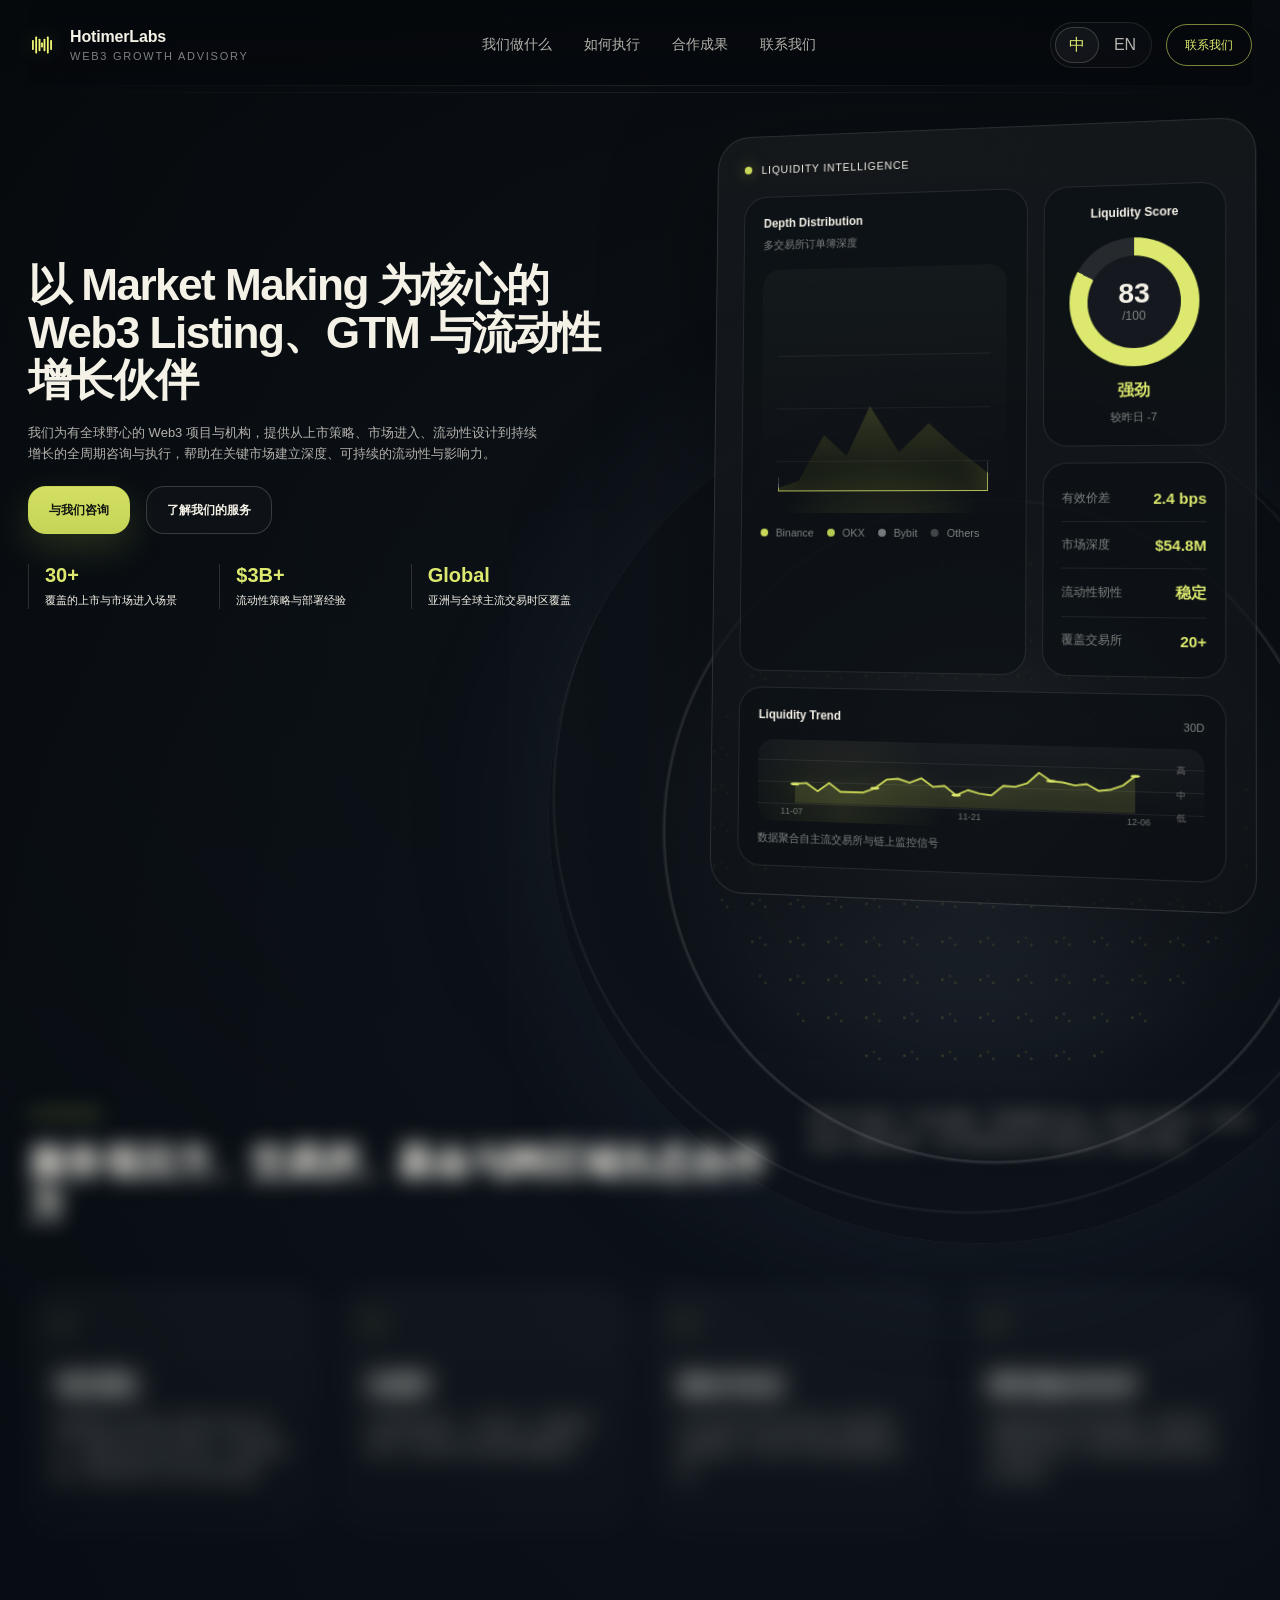
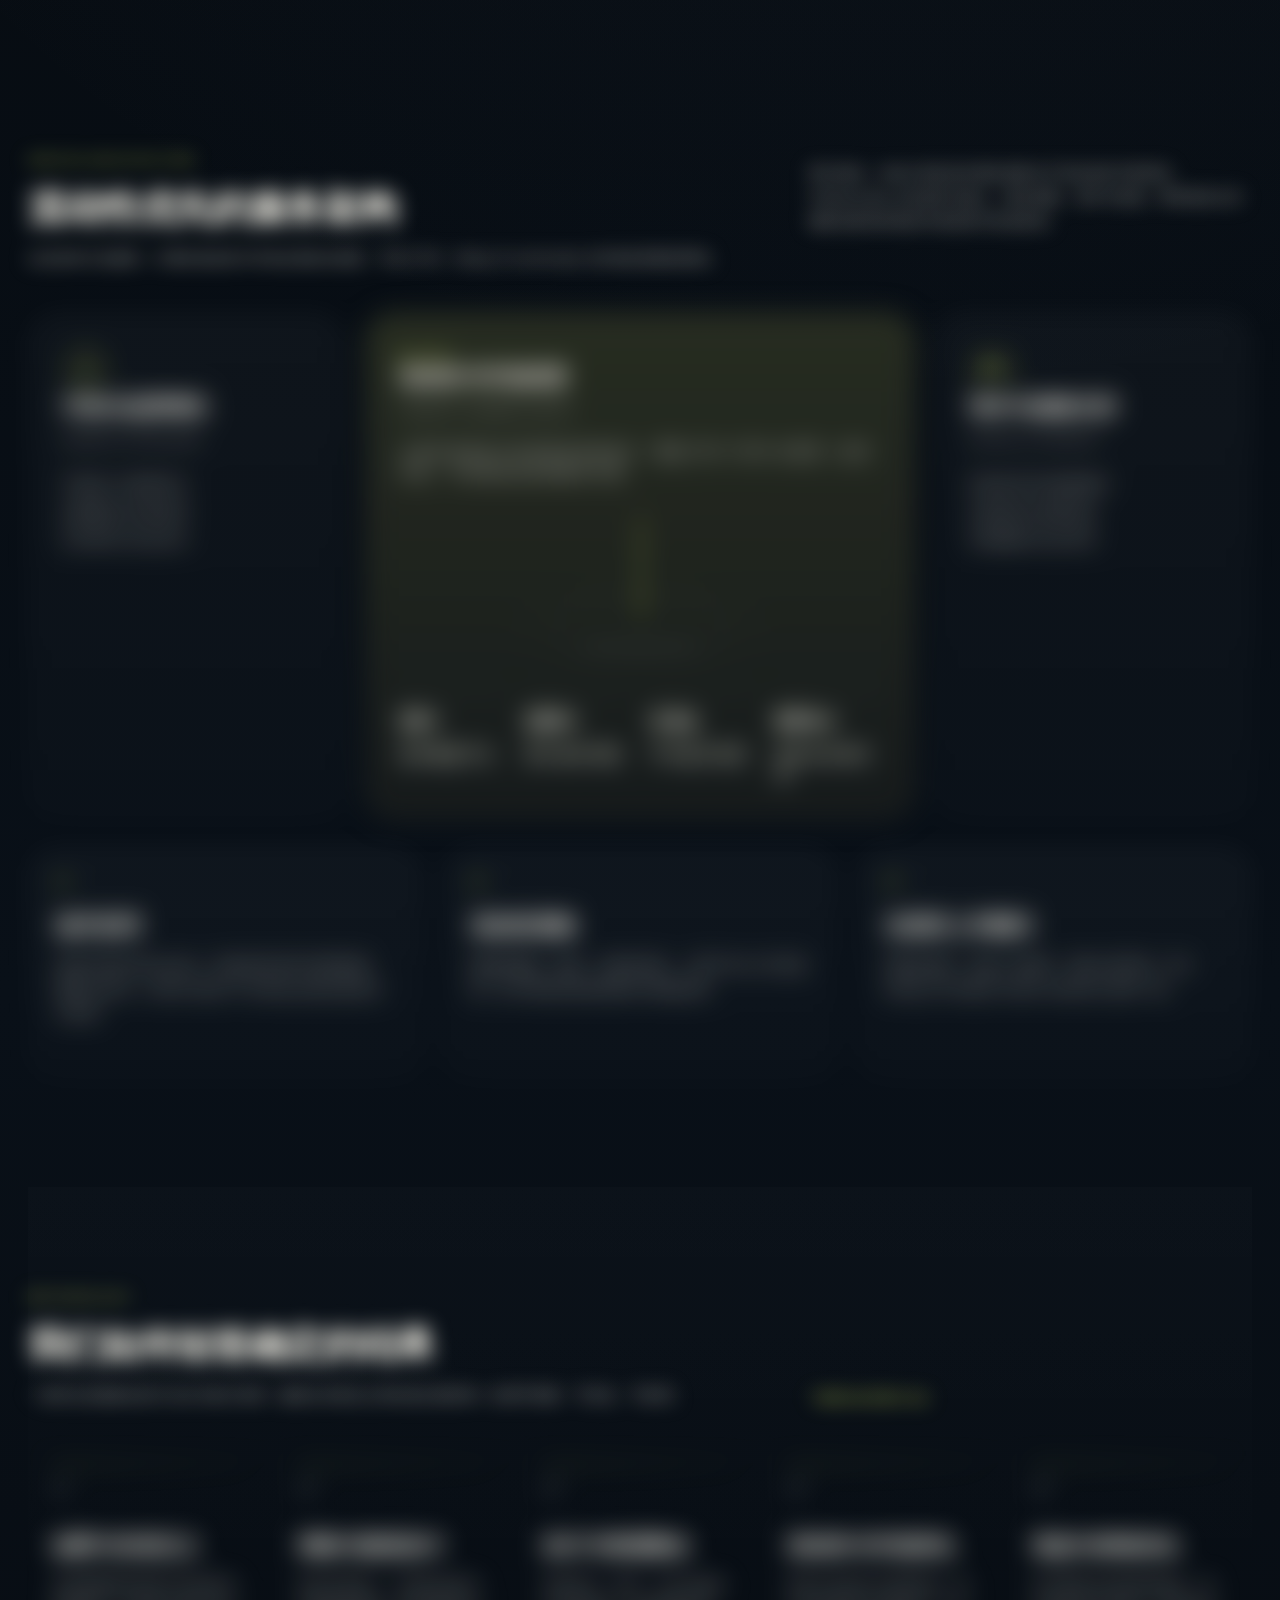
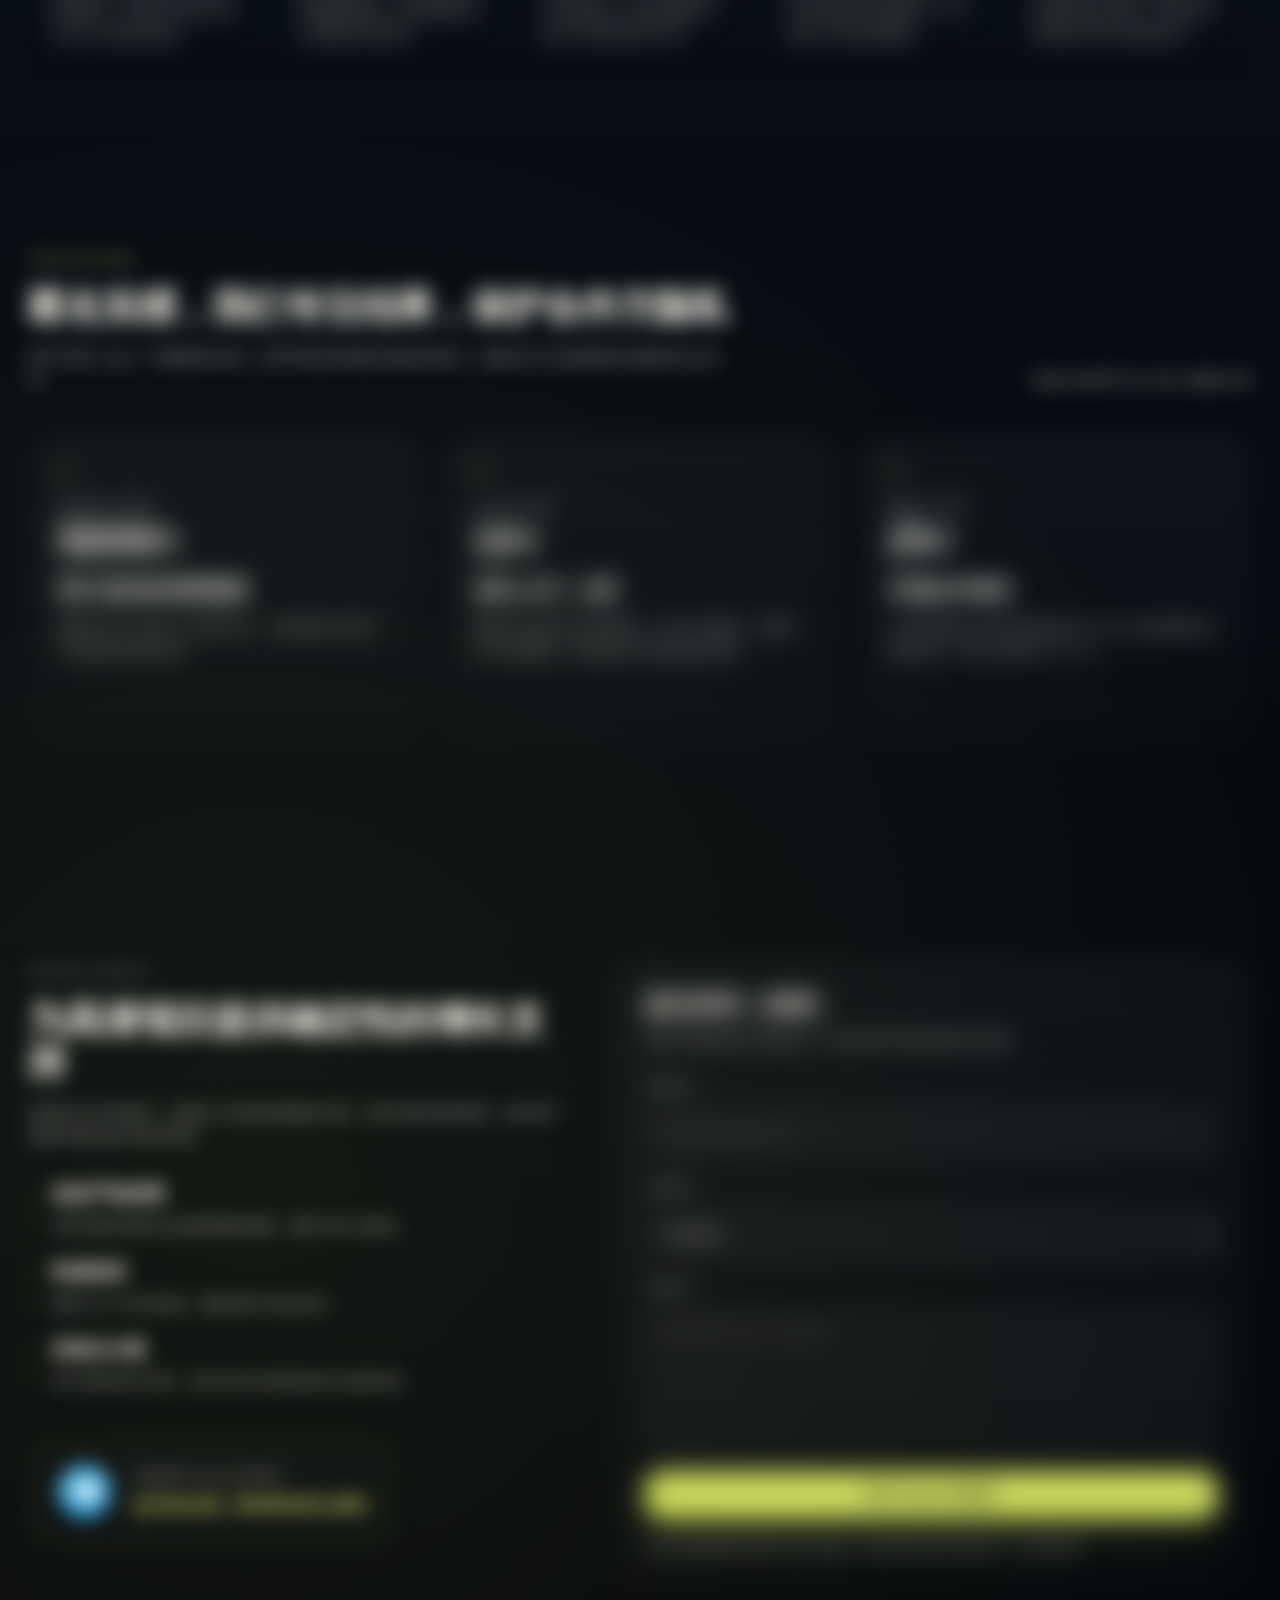
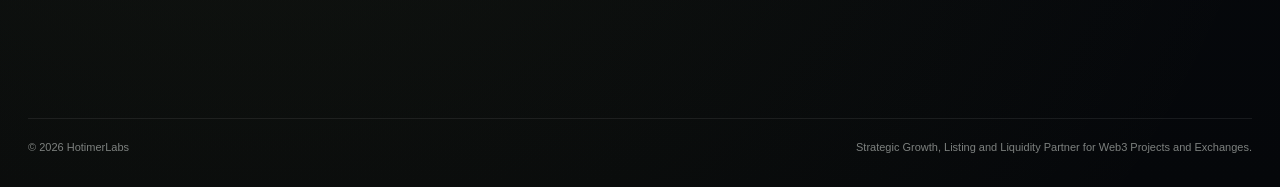
==== commit a676e829: "Add files via upload" ====
--- a/index.html
+++ b/index.html
@@ -13,7 +13,7 @@
       property="og:description"
       content="A bilingual premium website for Web3 project incubation, market expansion, listing advisory and liquidity strategy."
     />
-    <link rel="icon" type="image/svg+xml" href="assets/logo-mark.svg" />
+    <link rel="icon" type="image/svg+xml" href="assets/favicon.svg" />
     <link rel="stylesheet" href="styles.css" />
   </head>
   <body>
@@ -27,9 +27,9 @@
           </span>
         </a>
         <nav class="nav-links" aria-label="Primary navigation">
-          <a href="#services" data-i18n="navServices">服务能力</a>
-          <a href="#model" data-i18n="navModel">方法论</a>
-          <a href="#proof" data-i18n="navProof">过往成果</a>
+          <a href="#services" data-i18n="navServices">我们做什么</a>
+          <a href="#model" data-i18n="navModel">如何执行</a>
+          <a href="#proof" data-i18n="navProof">合作成果</a>
           <a href="#contact" data-i18n="navContact">联系我们</a>
         </nav>
         <div class="header-actions" aria-label="Website controls">
@@ -51,7 +51,7 @@
                 我们为有全球野心的 Web3 项目与机构，提供从上市策略、市场进入、流动性设计到持续增长的全周期咨询与执行，帮助在关键市场建立深度、可持续的流动性与影响力。
               </p>
               <div class="hero-actions">
-                <a class="primary-btn" href="#contact">
+                <a class="primary-btn" href="https://t.me/Jessie_HotimerLabs" target="_blank" rel="noreferrer">
                   <span data-i18n="primaryCta">与我们咨询</span>
                 </a>
                 <a class="secondary-btn" href="#services" data-i18n="secondaryCta">了解我们的服务</a>
@@ -101,27 +101,27 @@
                   <section class="panel-side">
                     <article class="score-card">
                       <p class="mini-title" data-i18n="scoreLabel">Liquidity Score</p>
-                      <div class="score-ring" aria-hidden="true">
+                      <div class="score-ring" aria-hidden="true" data-score-ring>
                         <div class="score-ring-inner">
-                          <strong>87</strong>
+                          <strong data-score-value>87</strong>
                           <span>/100</span>
                         </div>
                       </div>
                       <p class="score-status" data-i18n="scoreStatus">Strong</p>
-                      <p class="score-note" data-i18n="scoreNote">较昨日 +6</p>
+                      <p class="score-note" data-i18n="scoreNote" data-score-note>较昨日 +6</p>
                     </article>
                     <div class="signal-list">
                       <div class="signal-row">
                         <span data-i18n="signalOne">有效价差</span>
-                        <b>2.1 bps</b>
+                        <b data-signal-spread>2.1 bps</b>
                       </div>
                       <div class="signal-row">
                         <span data-i18n="signalTwo">市场深度</span>
-                        <b>$42.6M</b>
+                        <b data-signal-depth>$42.6M</b>
                       </div>
                       <div class="signal-row">
                         <span data-i18n="signalThree">流动性韧性</span>
-                        <b data-i18n="signalThreeValue">高</b>
+                        <b data-i18n="signalThreeValue" data-signal-resilience>高</b>
                       </div>
                       <div class="signal-row">
                         <span data-i18n="signalFour">覆盖交易所</span>
@@ -140,7 +140,17 @@
                     <span class="trend-grid grid-one"></span>
                     <span class="trend-grid grid-two"></span>
                     <span class="trend-grid grid-three"></span>
-                    <span class="trend-line"></span>
+                    <svg class="trend-svg" viewBox="0 0 100 52" preserveAspectRatio="none" focusable="false">
+                      <polygon data-trend-area points="" />
+                      <polyline data-trend-line points="" />
+                      <g data-trend-dots></g>
+                    </svg>
+                    <span class="trend-y y-high" data-trend-y-high>高</span>
+                    <span class="trend-y y-mid" data-trend-y-mid>中</span>
+                    <span class="trend-y y-low" data-trend-y-low>低</span>
+                    <span class="trend-x x-one" data-trend-date-start>04-20</span>
+                    <span class="trend-x x-two" data-trend-date-mid>05-04</span>
+                    <span class="trend-x x-three" data-trend-date-end>05-18</span>
                   </div>
                   <p class="trend-caption" data-i18n="trendCaption">数据聚合自主流交易所与链上监控信号</p>
                 </section>
@@ -257,17 +267,17 @@
           <div class="services-cluster">
             <article class="service-card primary-card">
               <span class="service-index">01</span>
-              <h3 data-i18n="serviceOneTitle">Market Making Coordination</h3>
+              <h3 data-i18n="serviceOneTitle">做市协同</h3>
               <p data-i18n="serviceOneText">筛选与对接 MM partner，制定做市目标与协同机制，围绕 spread、market depth 与 trading quality 建立执行标准。</p>
             </article>
             <article class="service-card primary-card">
               <span class="service-index">02</span>
-              <h3 data-i18n="serviceTwoTitle">Liquidity Strategy</h3>
+              <h3 data-i18n="serviceTwoTitle">流动性策略</h3>
               <p data-i18n="serviceTwoText">围绕流通盘、预算、交易对结构、上所节点与上市后监测，设计项目的流动性路径与风险边界。</p>
             </article>
             <article class="service-card primary-card">
               <span class="service-index">03</span>
-              <h3 data-i18n="serviceThreeTitle">Exchange Listing Advisory</h3>
+              <h3 data-i18n="serviceThreeTitle">交易所上市顾问</h3>
               <p data-i18n="serviceThreeText">匹配交易所、准备上市材料、控制上线节奏，并让 listing 行为与真实 market readiness 保持一致。</p>
             </article>
           </div>
@@ -370,11 +380,28 @@
                 <p data-i18n="trustThreeText">基于项目阶段与目标，提供可执行的增长路径与资源对接。</p>
               </article>
             </div>
-            <a class="telegram-card" href="https://t.me/HotimerLabs" target="_blank" rel="noreferrer">
-              <span class="telegram-icon" aria-hidden="true"></span>
+            <a class="telegram-card" href="https://t.me/Jessie_HotimerLabs" target="_blank" rel="noreferrer">
+              <svg class="telegram-icon" viewBox="0 0 240 240" aria-hidden="true" focusable="false">
+                <defs>
+                  <linearGradient id="telegram-card-gradient" x1="120" y1="228" x2="120" y2="12" gradientUnits="userSpaceOnUse">
+                    <stop offset="0" stop-color="#1D93D2" />
+                    <stop offset="1" stop-color="#38B0E3" />
+                  </linearGradient>
+                  <linearGradient id="telegram-card-highlight" x1="64" y1="22" x2="176" y2="170" gradientUnits="userSpaceOnUse">
+                    <stop stop-color="#FFFFFF" stop-opacity="0.22" />
+                    <stop offset="0.62" stop-color="#FFFFFF" stop-opacity="0" />
+                  </linearGradient>
+                </defs>
+                <circle cx="120" cy="120" r="108" fill="url(#telegram-card-gradient)" />
+                <circle cx="120" cy="120" r="107" fill="none" stroke="#BFEAFF" stroke-opacity="0.36" stroke-width="2" />
+                <circle cx="120" cy="120" r="104" fill="url(#telegram-card-highlight)" />
+                <path d="M81.229,128.772l14.237,39.406s1.78,3.687,3.686,3.687,30.255-29.492,30.255-29.492l31.525-60.89L81.737,118.6Z" fill="#C8DAEA" />
+                <path d="M100.106,138.878l-2.733,29.046s-1.144,8.9,7.754,0,17.415-15.763,17.415-15.763" fill="#A9C6D8" />
+                <path d="M81.486,130.178,52.2,120.636s-3.5-1.42-2.373-4.64c.232-.664.7-1.229,2.1-2.2,6.489-4.523,120.106-45.36,120.106-45.36s3.208-1.081,5.1-.362a2.766,2.766,0,0,1,1.885,2.055,9.357,9.357,0,0,1,.254,2.585c-.009.752-.1,1.449-.169,2.542-.692,11.165-21.4,94.493-21.4,94.493s-1.239,4.876-5.678,5.043A8.13,8.13,0,0,1,146.1,172.5c-8.711-7.493-38.819-27.727-45.472-32.177a1.27,1.27,0,0,1-.546-.9c-.093-.469.417-1.05.417-1.05s52.426-46.6,53.821-51.492c.108-.379-.3-.566-.848-.4-3.482,1.281-63.844,39.4-70.506,43.607A3.21,3.21,0,0,1,81.486,130.178Z" fill="#FFFFFF" />
+              </svg>
               <span>
                 <small data-i18n="telegramLabel">或直接通过 Telegram 联系我们</small>
-                <strong>@HotimerLabs</strong>
+                <strong>@Jessie_HotimerLabs</strong>
               </span>
             </a>
           </div>
--- a/styles.css
+++ b/styles.css
@@ -142,8 +142,8 @@
 }
 
 .brand-mark {
-  width: 22px;
-  height: 22px;
+  width: 28px;
+  height: 28px;
   flex: none;
   display: block;
   object-fit: contain;
@@ -314,7 +314,7 @@
 
 @media (min-width: 1181px) {
   .hero-copy {
-    margin-top: -42px;
+    margin-top: -154px;
   }
 }
 
@@ -538,7 +538,6 @@
 .axis,
 .line,
 .trend-grid,
-.trend-line,
 .core-wireframe span {
   position: absolute;
 }
@@ -634,14 +633,16 @@
   margin: 18px auto 14px;
   place-items: center;
   border-radius: 50%;
-  background: conic-gradient(var(--accent-bright) 0 312deg, rgba(255, 255, 255, 0.1) 312deg 360deg);
+  background: conic-gradient(var(--accent-bright) 0 var(--score-deg, 312deg), rgba(255, 255, 255, 0.1) var(--score-deg, 312deg) 360deg);
 }
 
 .score-ring-inner {
-  display: grid;
+  display: flex;
+  flex-direction: column;
+  align-items: center;
+  justify-content: center;
   width: 92px;
   height: 92px;
-  place-items: center;
   border-radius: 50%;
   background: #15191f;
 }
@@ -650,12 +651,14 @@
   font-family: var(--font-display);
   font-size: 28px;
   font-weight: 600;
+  line-height: 1;
 }
 
 .score-ring-inner span {
-  margin-top: -8px;
+  margin-top: 2px;
   color: var(--soft);
   font-size: 12px;
+  line-height: 1.1;
 }
 
 .score-status {
@@ -695,7 +698,7 @@
 .trend-head {
   justify-content: space-between;
   gap: 16px;
-  margin-bottom: 18px;
+  margin-bottom: 10px;
 }
 
 .trend-head span {
@@ -705,9 +708,12 @@
 
 .trend-chart {
   position: relative;
-  height: 168px;
-  border-radius: 18px;
-  background: linear-gradient(180deg, rgba(255, 255, 255, 0.03), transparent);
+  height: 82px;
+  overflow: hidden;
+  border-radius: 16px;
+  background:
+    radial-gradient(circle at 20% 88%, rgba(202, 216, 90, 0.1), transparent 28%),
+    linear-gradient(180deg, rgba(255, 255, 255, 0.045), transparent);
 }
 
 .trend-grid {
@@ -718,28 +724,89 @@
 }
 
 .grid-one {
-  top: 34px;
+  top: 20px;
 }
 
 .grid-two {
-  top: 82px;
+  top: 42px;
 }
 
 .grid-three {
-  top: 130px;
-}
-
-.trend-line {
-  right: 16px;
-  left: 16px;
-  bottom: 18px;
-  height: 122px;
-  border-bottom: 2px solid rgba(202, 216, 90, 0.9);
-  clip-path: polygon(0 88%, 8% 84%, 16% 72%, 24% 76%, 32% 58%, 40% 66%, 49% 51%, 58% 60%, 67% 44%, 76% 50%, 86% 34%, 93% 30%, 100% 18%, 100% 100%, 0 100%);
+  top: 64px;
+}
+
+.trend-svg {
+  position: absolute;
+  right: 52px;
+  bottom: 14px;
+  left: 24px;
+  z-index: 1;
+  width: calc(100% - 76px);
+  height: 58px;
+  overflow: visible;
+}
+
+.trend-svg polygon {
+  fill: rgba(202, 216, 90, 0.15);
+}
+
+.trend-svg polyline {
+  fill: none;
+  stroke: rgba(202, 216, 90, 0.96);
+  stroke-width: 1.9;
+  stroke-linecap: round;
+  stroke-linejoin: round;
+  vector-effect: non-scaling-stroke;
+  filter: drop-shadow(0 0 7px rgba(202, 216, 90, 0.32));
+}
+
+.trend-svg circle {
+  fill: var(--accent-bright);
+  filter: drop-shadow(0 0 6px rgba(202, 216, 90, 0.42));
+}
+
+.trend-x,
+.trend-y {
+  position: absolute;
+  color: rgba(242, 241, 234, 0.44);
+  font-size: 9px;
+  line-height: 1;
+}
+
+.trend-y {
+  right: 18px;
+}
+
+.y-high {
+  top: 17px;
+}
+
+.y-mid {
+  top: 41px;
+}
+
+.y-low {
+  top: 63px;
+}
+
+.trend-x {
+  bottom: 5px;
+}
+
+.x-one {
+  left: 24px;
+}
+
+.x-two {
+  left: 46%;
+}
+
+.x-three {
+  right: 52px;
 }
 
 .trend-caption {
-  margin-top: 12px;
+  margin-top: 10px;
   margin-bottom: 0;
   font-size: 11px;
 }
@@ -1289,12 +1356,10 @@
   width: 60px;
   height: 60px;
   flex: none;
+  display: block;
+  overflow: visible;
   border-radius: 50%;
-  background:
-    radial-gradient(circle at 50% 50%, rgba(202, 216, 90, 0.12), rgba(202, 216, 90, 0.02)),
-    linear-gradient(135deg, transparent 28%, rgba(202, 216, 90, 0.76) 29% 31%, transparent 32%),
-    linear-gradient(315deg, transparent 42%, rgba(202, 216, 90, 0.76) 43% 45%, transparent 46%);
-  border: 1px solid rgba(202, 216, 90, 0.38);
+  filter: drop-shadow(0 2px 8px rgba(0, 0, 0, 0.22));
 }
 
 .telegram-card small {
@@ -1470,8 +1535,8 @@
   }
 
   .brand-mark {
-    width: 20px;
-    height: 20px;
+    width: 24px;
+    height: 24px;
   }
 
   .brand-subline {
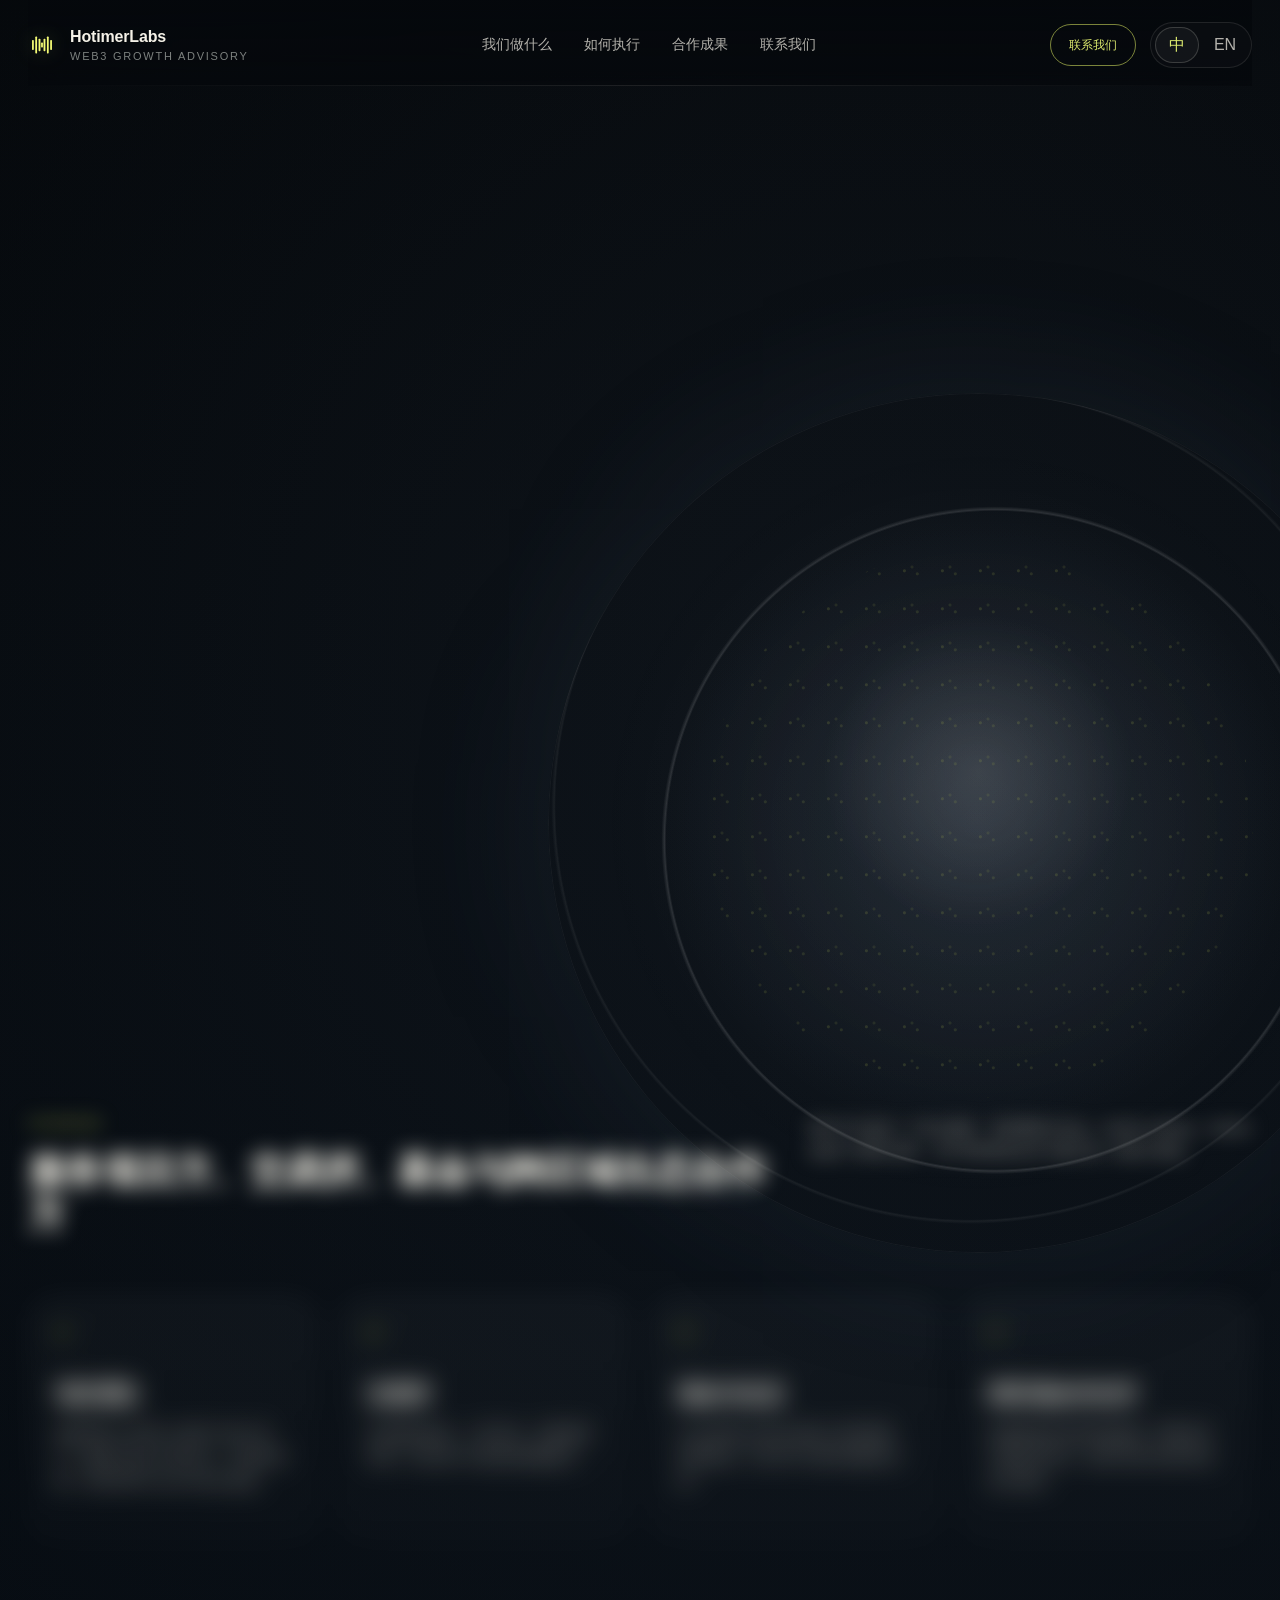
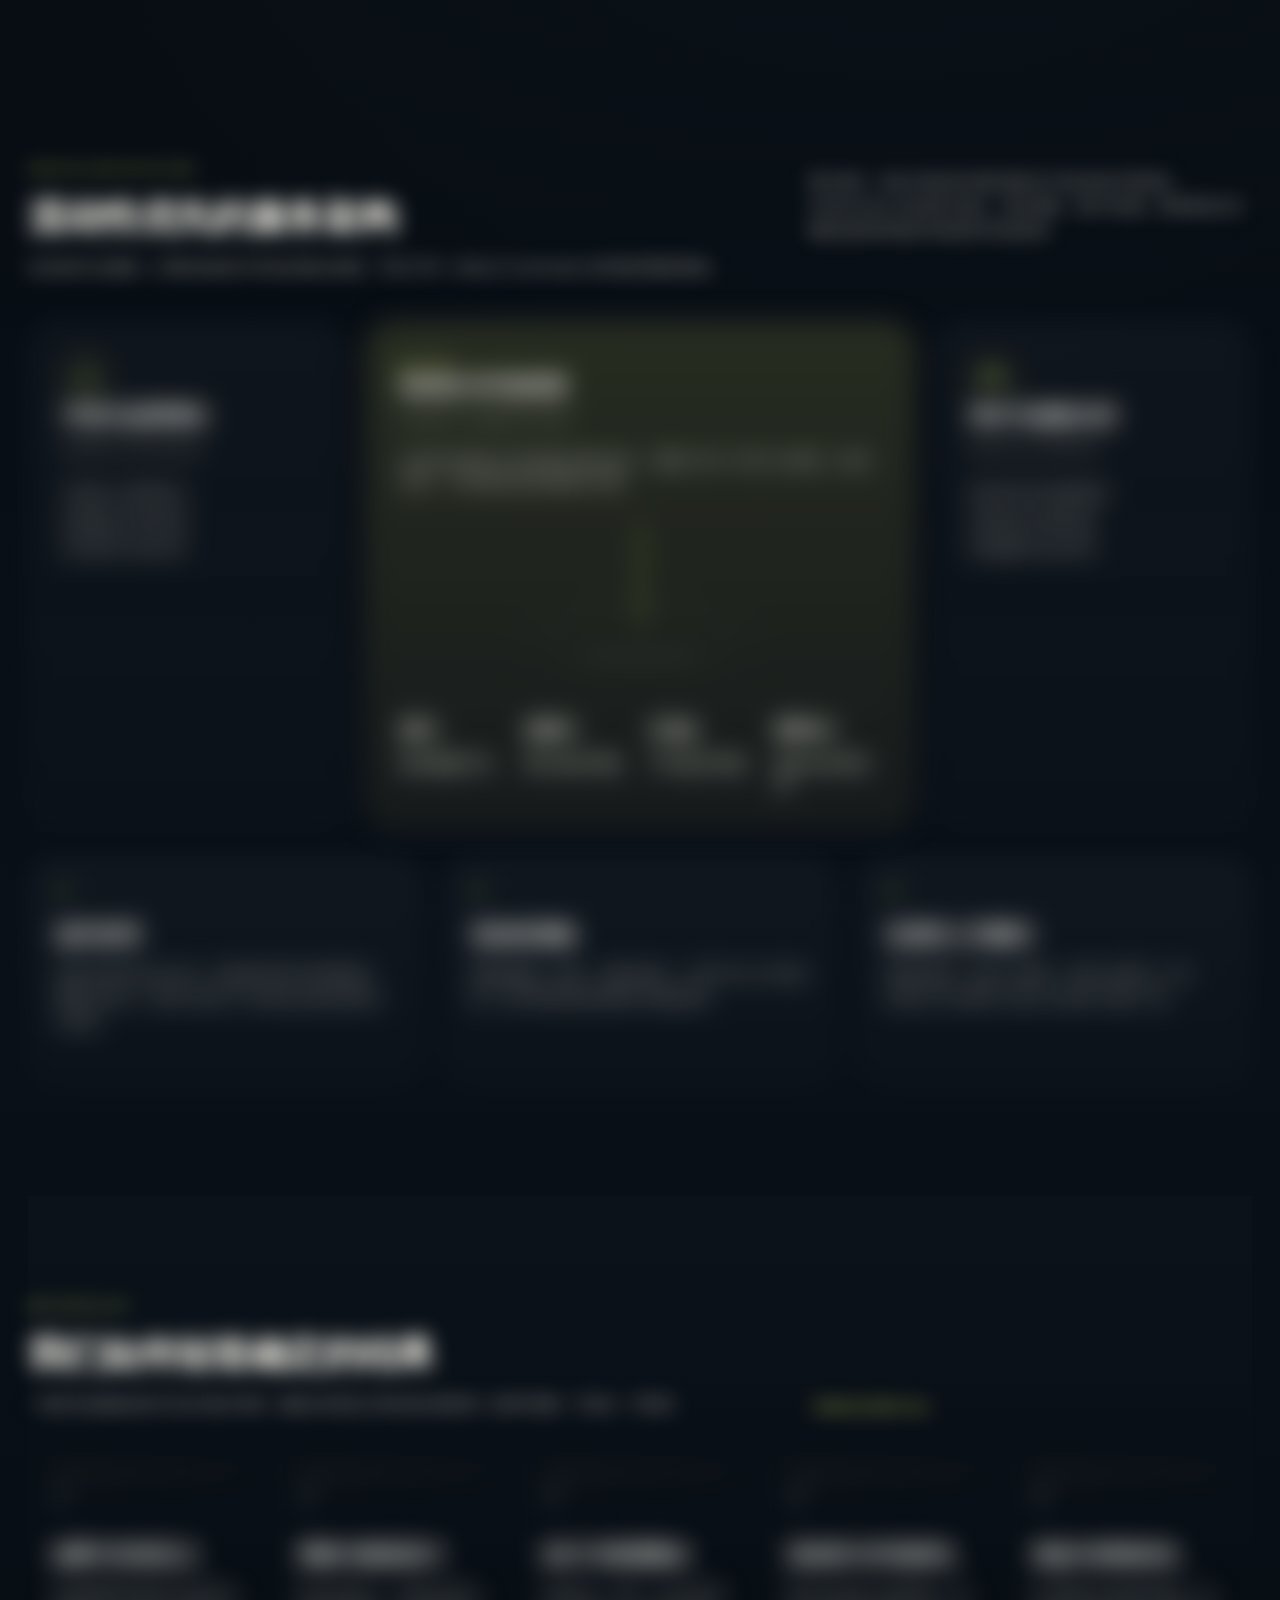
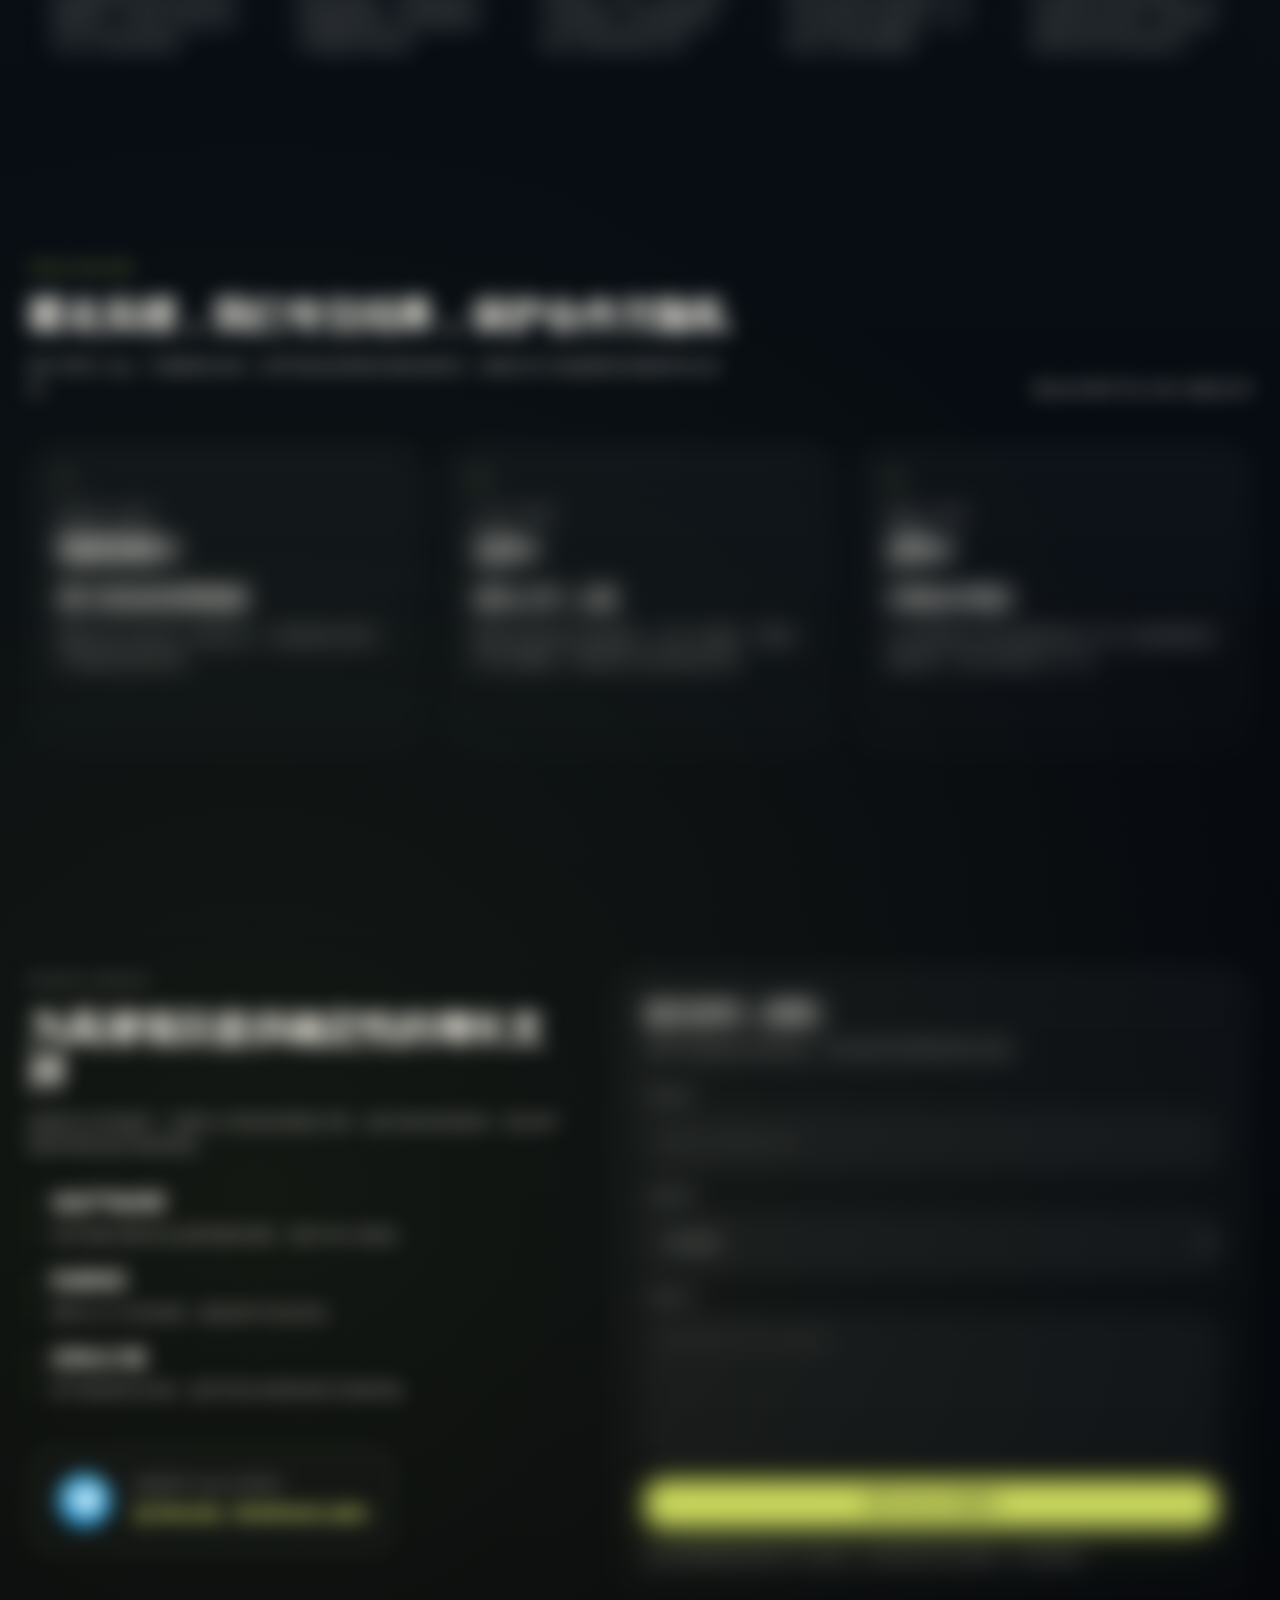
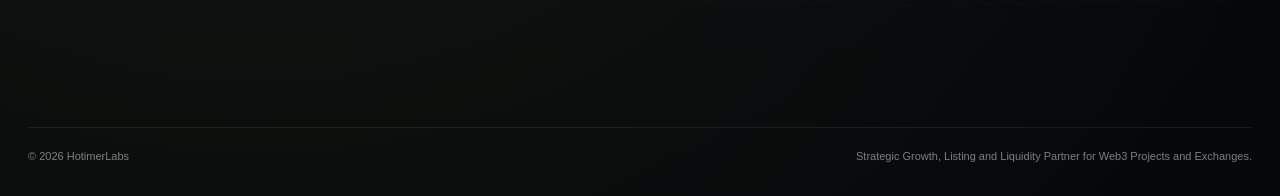
==== commit 6b717dea: "Add files via upload" ====
--- a/index.html
+++ b/index.html
@@ -48,7 +48,7 @@
             <div class="hero-copy">
               <h1 id="hero-title" data-i18n="heroTitle">以 Market Making 为核心的 Web3 Listing、GTM 与流动性增长伙伴</h1>
               <p class="hero-lede" data-i18n="heroLede">
-                我们为有全球野心的 Web3 项目与机构，提供从上市策略、市场进入、流动性设计到持续增长的全周期咨询与执行，帮助在关键市场建立深度、可持续的流动性与影响力。
+                围绕 Token 上市前后的关键窗口，我们协助项目方与交易所完成 MM 协同、交易所沟通、GTM/KOL/PR、社区激活与 post-listing review，让上市动作与真实市场深度、交易质量和持续市场兴趣保持一致。
               </p>
               <div class="hero-actions">
                 <a class="primary-btn" href="https://t.me/Jessie_HotimerLabs" target="_blank" rel="noreferrer">
@@ -103,7 +103,7 @@
                       <p class="mini-title" data-i18n="scoreLabel">Liquidity Score</p>
                       <div class="score-ring" aria-hidden="true" data-score-ring>
                         <div class="score-ring-inner">
-                          <strong data-score-value>87</strong>
+                          <strong data-score-value>94</strong>
                           <span>/100</span>
                         </div>
                       </div>
--- a/styles.css
+++ b/styles.css
@@ -107,7 +107,7 @@
   grid-template-columns: auto 1fr auto;
   gap: 36px;
   align-items: center;
-  transform: translateX(-50%);
+  transform: translateX(-50%) translateY(0);
   padding: 22px 0 18px;
   background: linear-gradient(180deg, rgba(5, 8, 12, 0.96), rgba(5, 8, 12, 0.74));
   backdrop-filter: blur(18px);
@@ -141,6 +141,14 @@
   gap: 14px;
 }
 
+.lang-switch {
+  order: 2;
+}
+
+.header-cta {
+  order: 1;
+}
+
 .brand-mark {
   width: 28px;
   height: 28px;
@@ -174,6 +182,10 @@
   gap: 32px;
   color: var(--muted);
   font-size: var(--text-md);
+}
+
+html[lang="en"] .nav-links {
+  gap: 38px;
 }
 
 .nav-links a,
@@ -1463,14 +1475,25 @@
   }
 
   .site-header {
-    grid-template-columns: 1fr;
-    justify-items: start;
+    grid-template-columns: minmax(0, 1fr) auto;
+    justify-items: stretch;
+  }
+
+  .brand {
+    grid-column: 1 / -1;
+    justify-self: start;
   }
 
   .nav-links {
+    grid-column: 1;
     justify-content: flex-start;
     flex-wrap: wrap;
     gap: 16px 24px;
+  }
+
+  .header-actions {
+    grid-column: 2;
+    justify-self: end;
   }
 
   .hero-grid,
@@ -1544,19 +1567,38 @@
   }
 
   .nav-links {
+    align-self: center;
     gap: 14px;
+    font-size: 13px;
+    font-weight: 600;
+  }
+
+  html[lang="en"] .nav-links {
+    gap: 22px;
+  }
+
+  .header-actions {
+    align-self: center;
+    justify-content: flex-end;
+    width: auto;
+    gap: 8px;
+  }
+
+  .lang-switch {
+    gap: 2px;
+    padding: 3px;
+  }
+
+  .seg-btn {
+    min-width: 34px;
+    height: 30px;
     font-size: 10px;
   }
 
-  .header-actions {
-    width: 100%;
-    justify-content: space-between;
-  }
-
   .header-cta {
-    min-height: 38px;
-    padding: 0 14px;
-    font-size: 11px;
+    min-height: 32px;
+    padding: 0 12px;
+    font-size: 10px;
   }
 
   .hero-section {
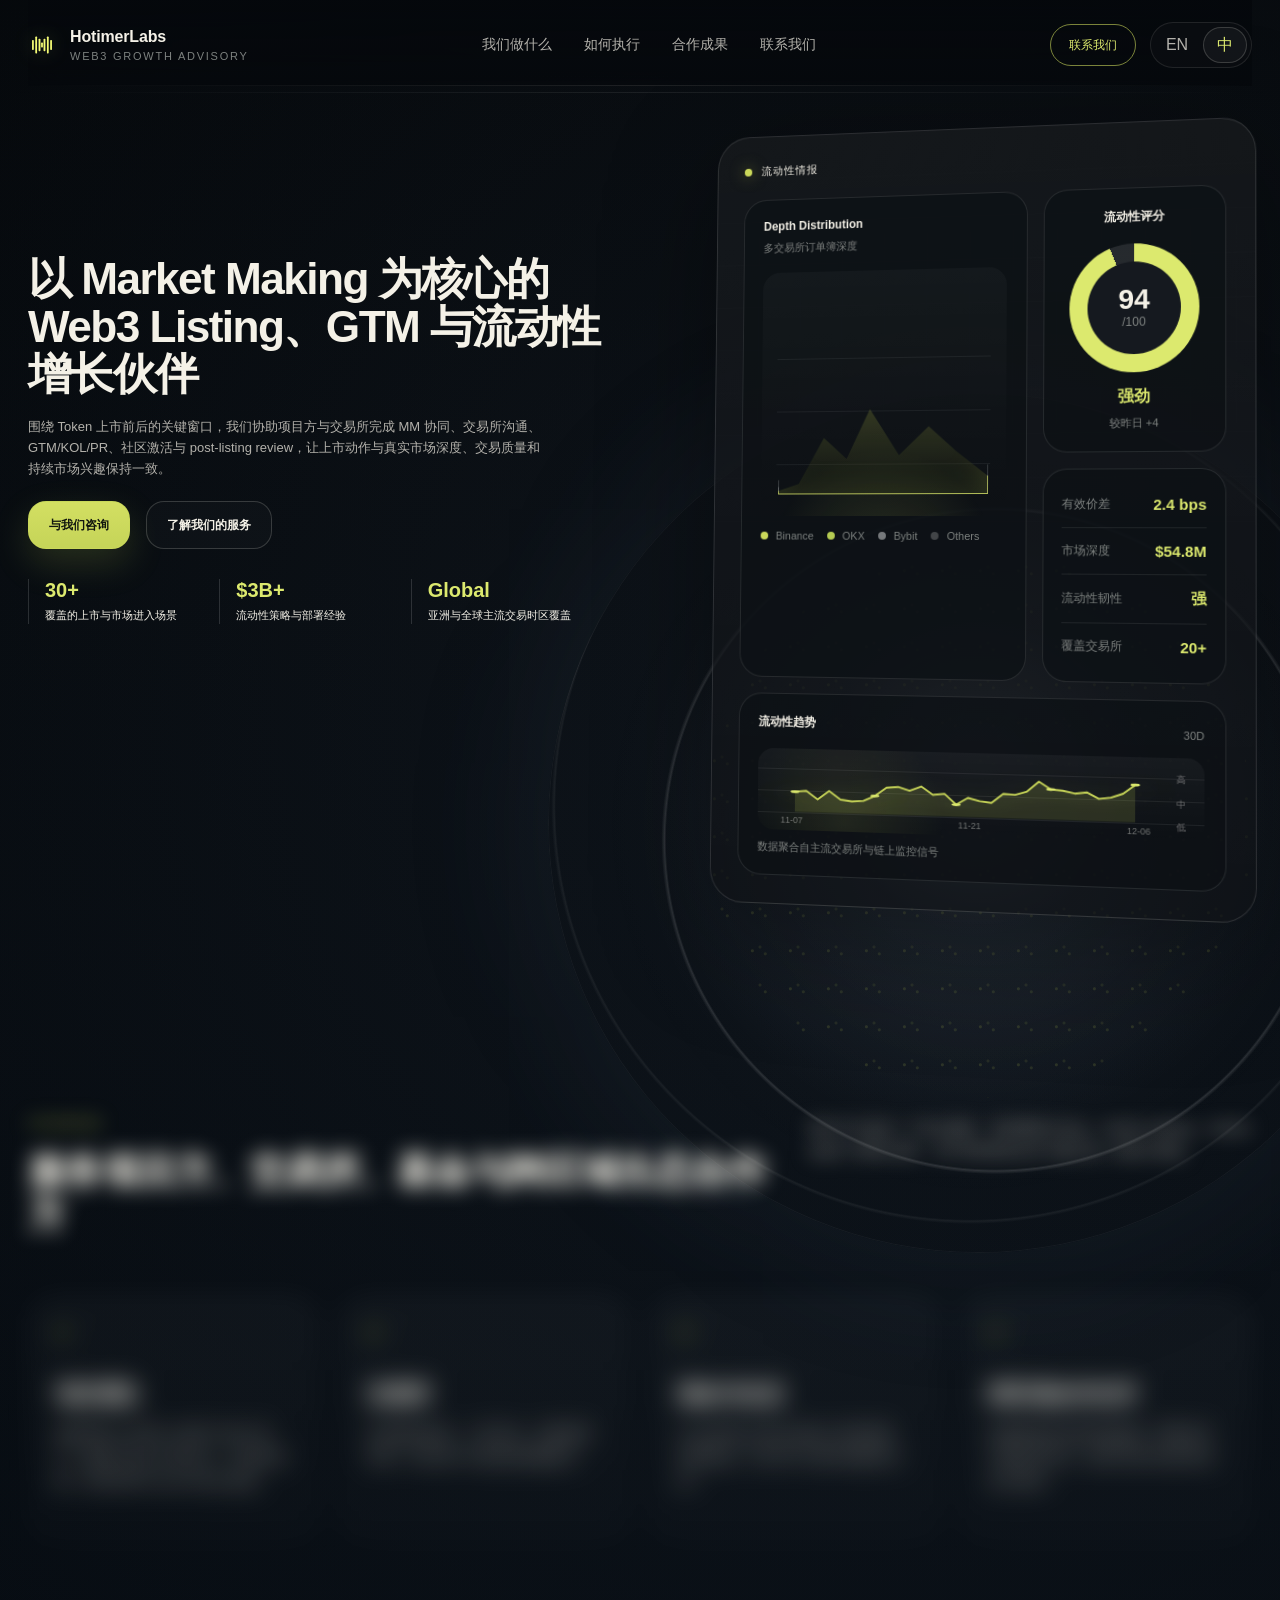
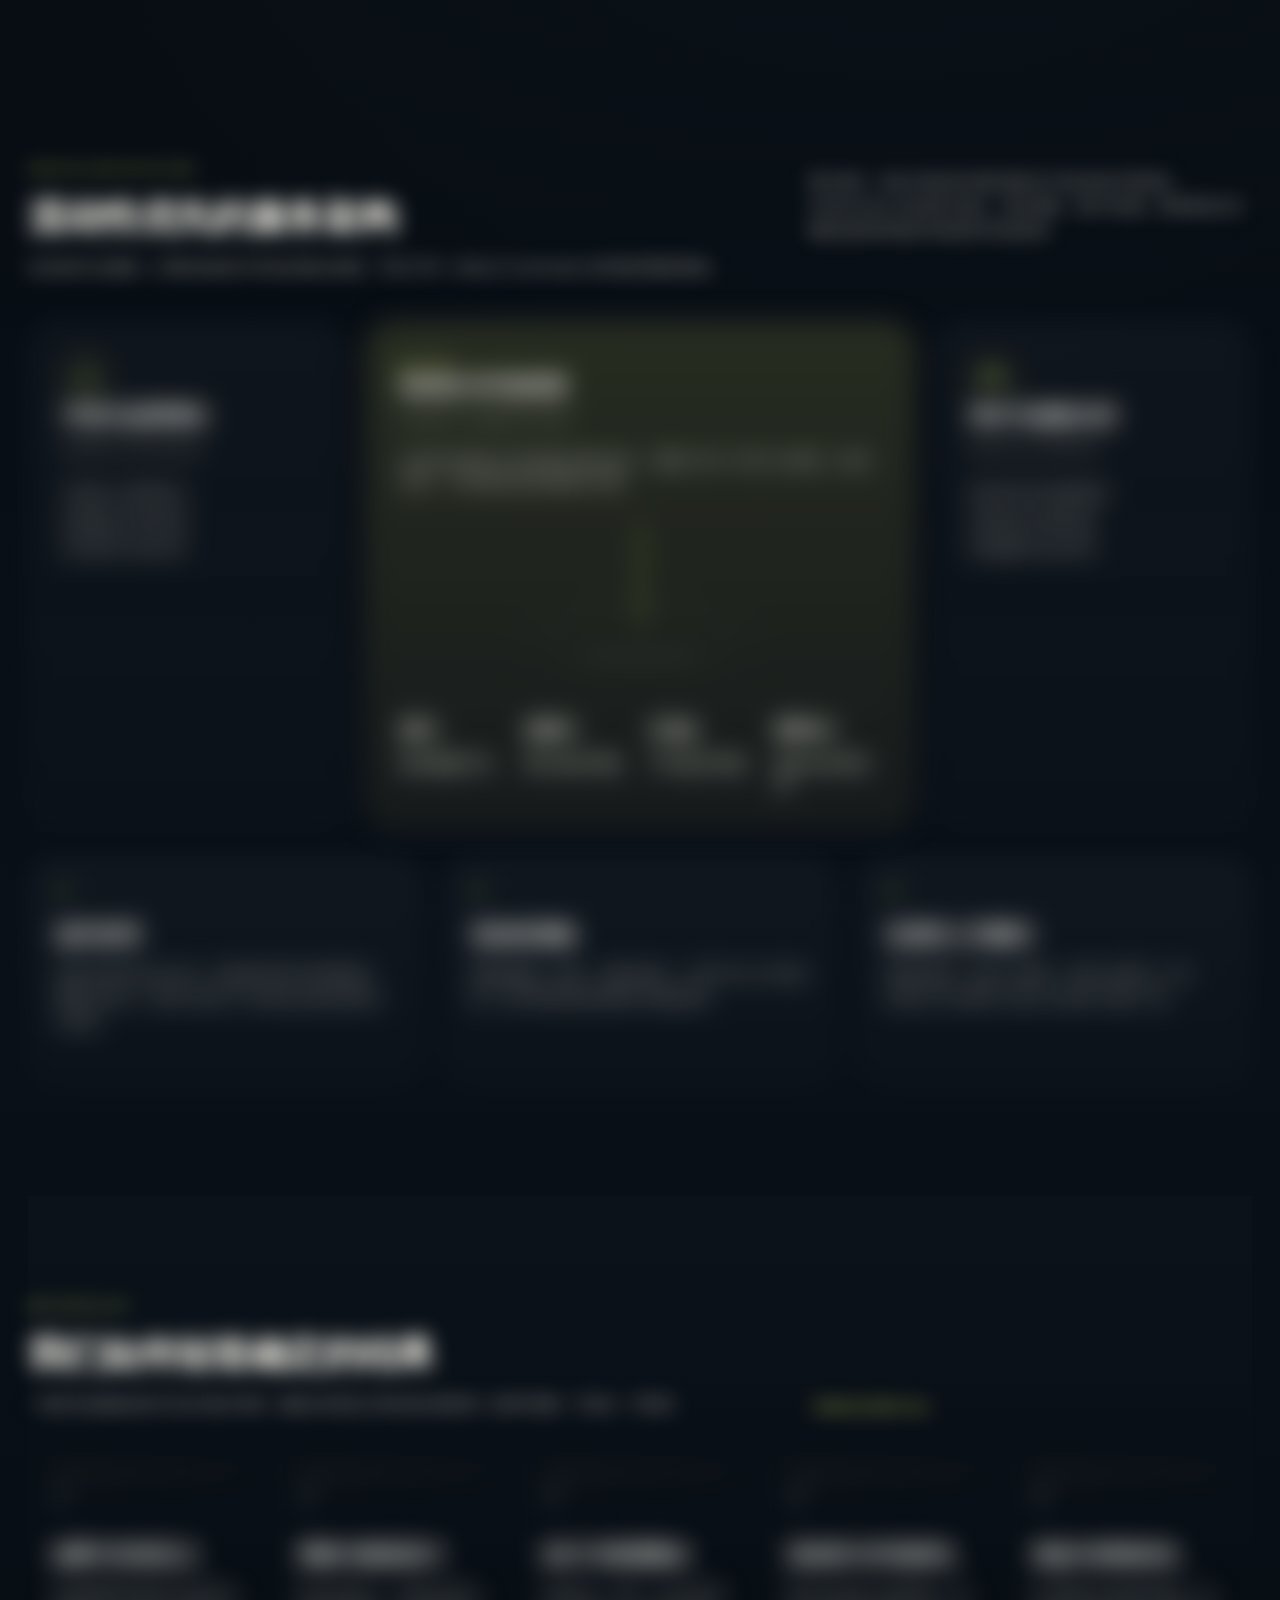
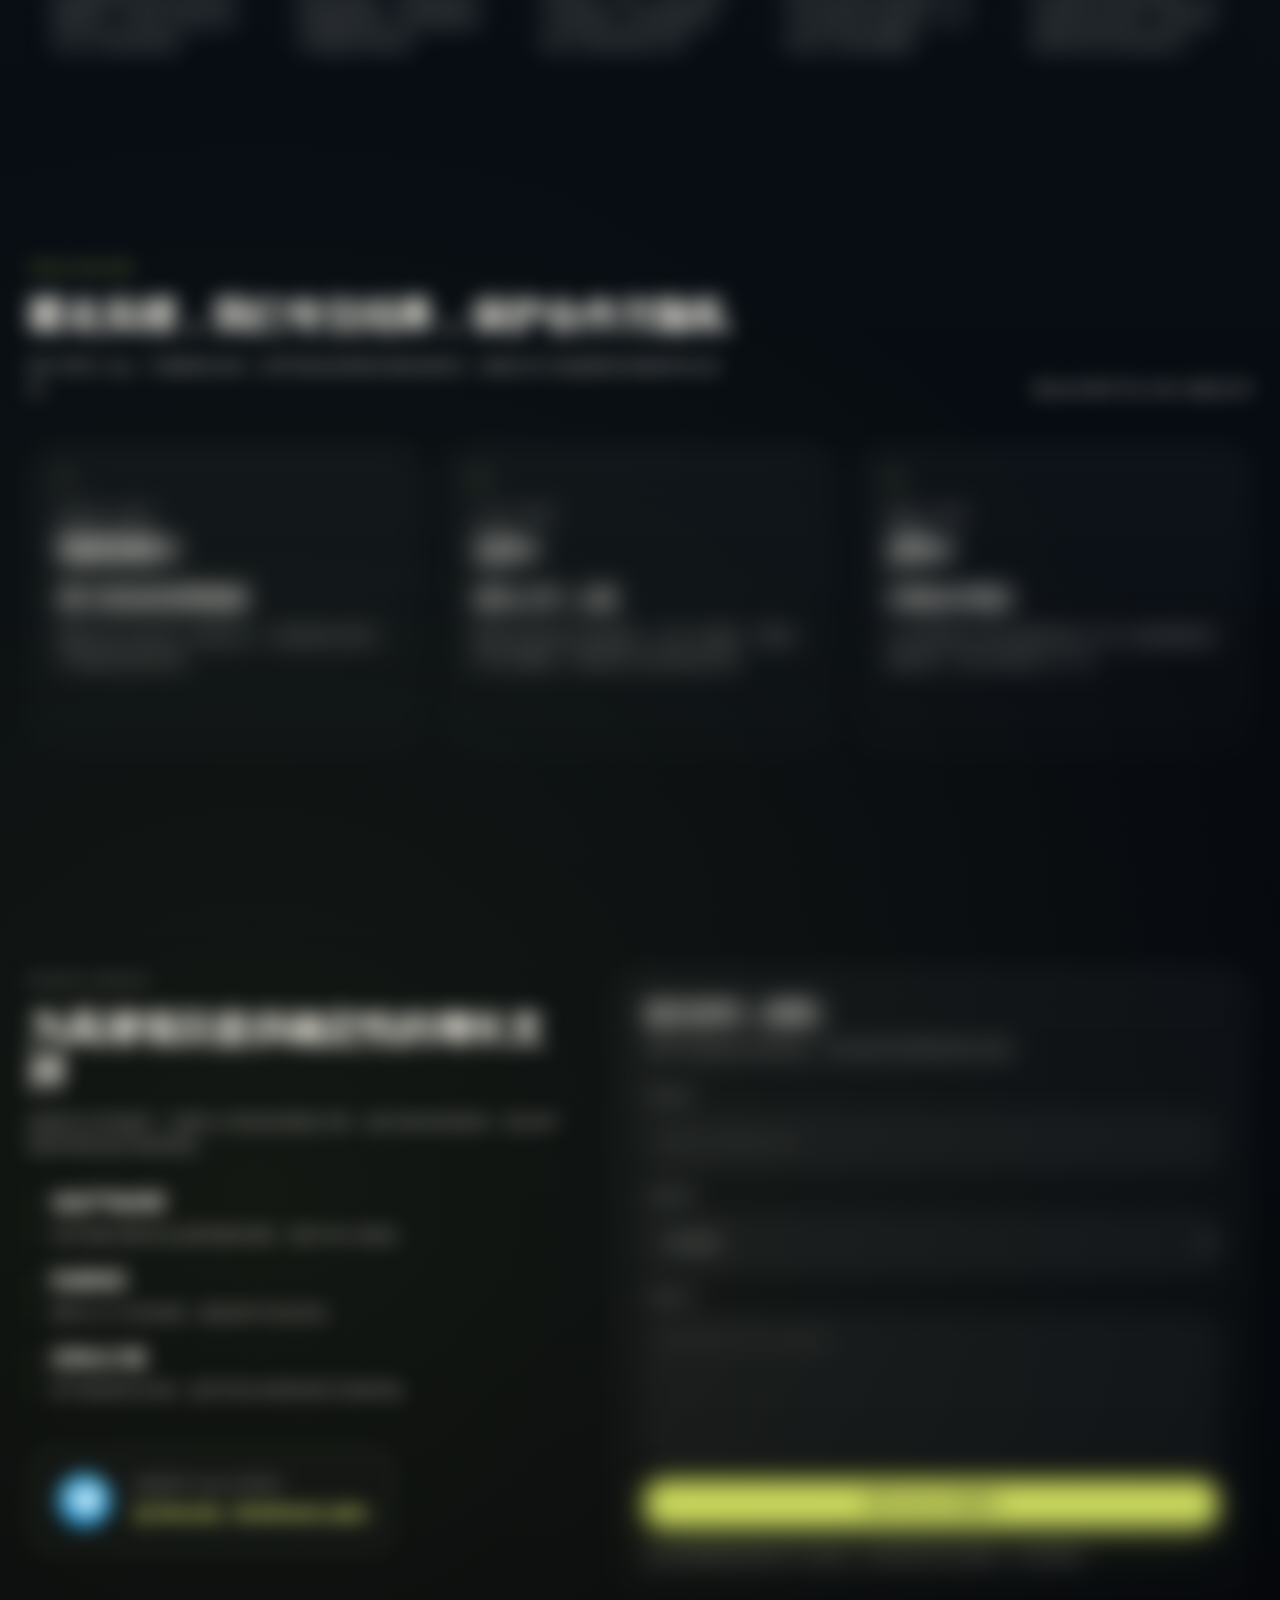
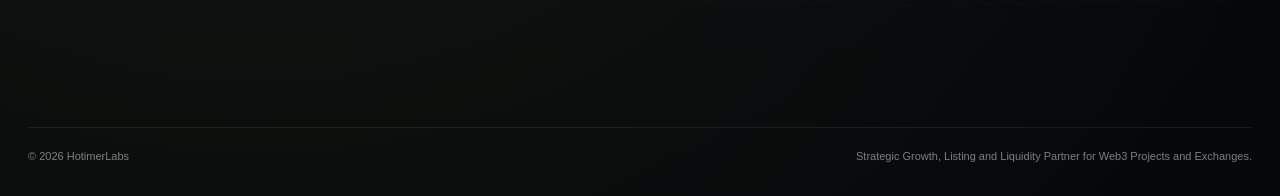
==== commit a559152b: "Update index.html" ====
--- a/index.html
+++ b/index.html
@@ -1,5 +1,5 @@
 <!doctype html>
-<html lang="zh-CN">
+<html lang="en">
   <head>
     <meta charset="UTF-8" />
     <meta name="viewport" content="width=device-width, initial-scale=1.0" />
@@ -34,8 +34,8 @@
         </nav>
         <div class="header-actions" aria-label="Website controls">
           <div class="lang-switch">
-            <button class="seg-btn is-active" type="button" data-lang="zh">中</button>
-            <button class="seg-btn" type="button" data-lang="en">EN</button>
+            <button class="seg-btn is-active" type="button" data-lang="en">EN</button>
+            <button class="seg-btn" type="button" data-lang="zh">中</button>
           </div>
           <a class="header-cta" href="#contact" data-i18n="headerCta">联系我们</a>
         </div>
